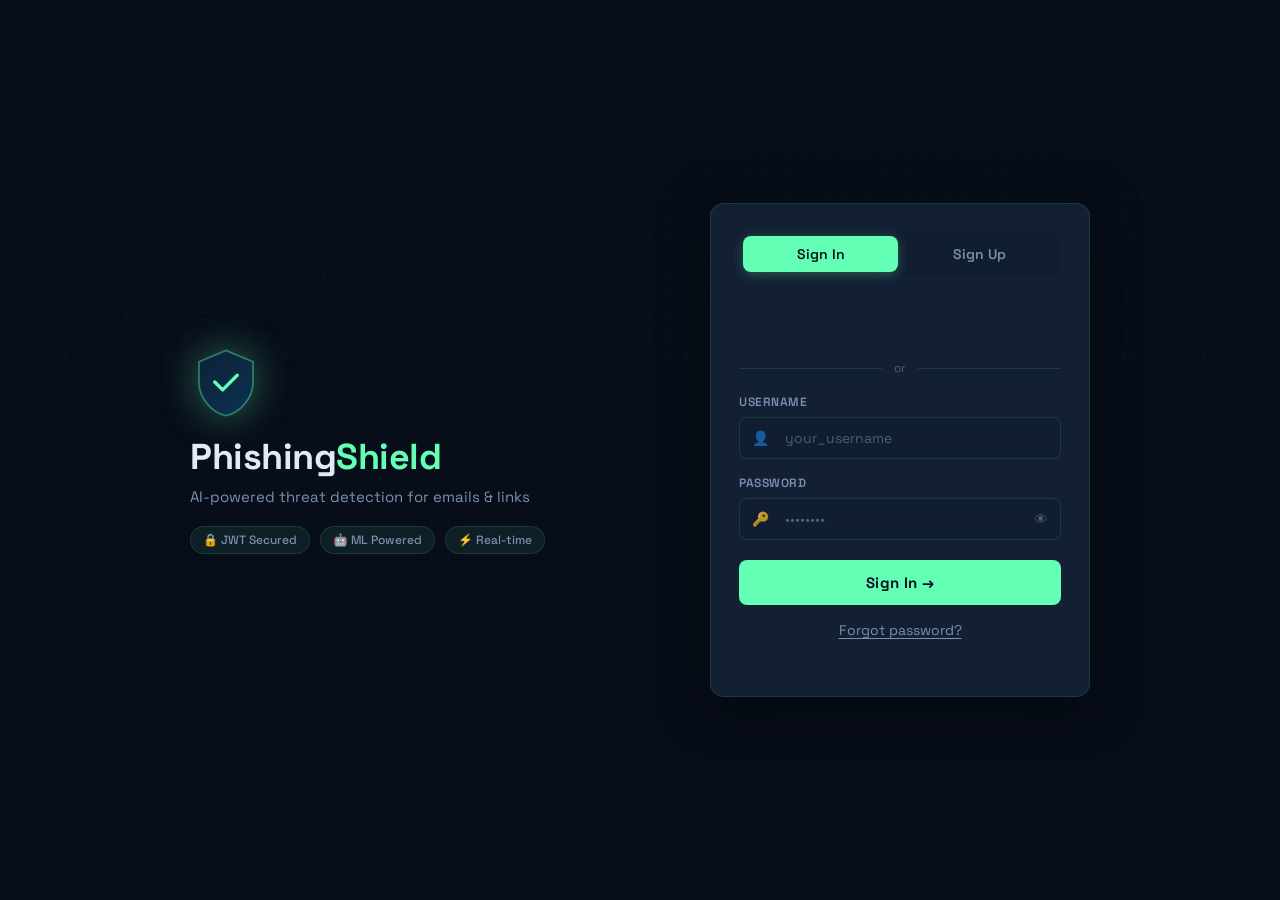
==== frontend/index.html @ 93b512e6 "separate frontend for vercel" ====
<!doctype html>
<html lang="en">
<head>
  <meta charset="utf-8"/>
  <meta name="viewport" content="width=device-width, initial-scale=1"/>
  <title>AI Phishing Shield</title>
  <link rel="preconnect" href="https://fonts.googleapis.com">
  <link href="https://fonts.googleapis.com/css2?family=Space+Grotesk:wght@400;500;600;700;800&family=JetBrains+Mono:wght@400;600&display=swap" rel="stylesheet">
  <link rel="stylesheet" href="/styles.css"/>
  <script src="https://accounts.google.com/gsi/client" async defer></script>
  <script src="https://cdn.jsdelivr.net/npm/chart.js@4.4.0/dist/chart.umd.min.js"></script>
</head>
<body>

<canvas id="matrixCanvas" class="matrix-bg"></canvas>

<!-- ========== AUTH SECTION ========== -->
<div id="authSection" class="auth-section">
  <div class="auth-inner">
    <div class="auth-brand">
      <div class="shield-icon">
        <svg viewBox="0 0 64 64" fill="none" xmlns="http://www.w3.org/2000/svg">
          <path d="M32 4L8 14v18c0 14 10.8 27.1 24 30 13.2-2.9 24-16 24-30V14L32 4z" fill="url(#sg)" stroke="rgba(99,255,180,0.4)" stroke-width="1.5"/>
          <path d="M22 32l7 7 13-13" stroke="#63ffb4" stroke-width="3" stroke-linecap="round" stroke-linejoin="round"/>
          <defs>
            <linearGradient id="sg" x1="8" y1="4" x2="56" y2="64" gradientUnits="userSpaceOnUse">
              <stop stop-color="#0d2137"/>
              <stop offset="1" stop-color="#0a3352"/>
            </linearGradient>
          </defs>
        </svg>
      </div>
      <h1>Phishing<span class="accent">Shield</span></h1>
      <p>AI-powered threat detection for emails &amp; links</p>
      <div class="trust-badges">
        <span>🔒 JWT Secured</span>
        <span>🤖 ML Powered</span>
        <span>⚡ Real-time</span>
      </div>
    </div>

    <div class="auth-box">
      <div class="auth-tabs">
        <button class="tab-btn active" id="tabLogin" onclick="switchTab('login')">Sign In</button>
        <button class="tab-btn" id="tabRegister" onclick="switchTab('register')">Sign Up</button>
      </div>

      <!-- LOGIN -->
      <div id="loginForm" class="auth-form">
        <div id="googleSignInBtn" class="g-btn-container"></div>
        <div class="divider"><span>or</span></div>
        <div class="field">
          <label>Username</label>
          <div class="field-wrap">
            <span class="field-icon">👤</span>
            <input id="loginUser" type="text" placeholder="your_username" autocomplete="username"/>
          </div>
        </div>
        <div class="field">
          <label>Password</label>
          <div class="field-wrap">
            <span class="field-icon">🔑</span>
            <input id="loginPass" type="password" placeholder="••••••••" autocomplete="current-password"/>
            <button class="eye-btn" onclick="togglePass('loginPass',this)" tabindex="-1">👁</button>
          </div>
        </div>
        <button class="btn-cta" onclick="login()">Sign In →</button>
        <div class="auth-links">
          <button class="text-btn" onclick="showForgot()">Forgot password?</button>
        </div>
        <div id="loginMsg" class="msg-area"></div>
      </div>

      <!-- REGISTER -->
      <div id="registerForm" class="auth-form hidden">
        <div id="googleSignUpBtn" class="g-btn-container"></div>
        <div class="divider"><span>or</span></div>
        <div class="field">
          <label>Username</label>
          <div class="field-wrap">
            <span class="field-icon">👤</span>
            <input id="regUser" type="text" placeholder="choose_username"/>
          </div>
        </div>
        <div class="field">
          <label>Email <span class="opt">(optional)</span></label>
          <div class="field-wrap">
            <span class="field-icon">📧</span>
            <input id="regEmail" type="email" placeholder="you@example.com"/>
          </div>
        </div>
        <div class="field">
          <label>Password</label>
          <div class="field-wrap">
            <span class="field-icon">🔒</span>
            <input id="regPass" type="password" placeholder="min. 6 characters" oninput="updateStrength(this.value)"/>
            <button class="eye-btn" onclick="togglePass('regPass',this)" tabindex="-1">👁</button>
          </div>
          <div class="strength-wrap">
            <div class="strength-bar"><div id="strengthFill" class="strength-fill"></div></div>
            <span id="strengthText" class="strength-text"></span>
          </div>
        </div>
        <button class="btn-cta" onclick="register()">Create Account →</button>
        <div id="registerMsg" class="msg-area"></div>
      </div>

      <!-- FORGOT -->
      <div id="forgotForm" class="auth-form hidden">
        <h3 style="margin-bottom:16px">Reset Password</h3>
        <div id="forgotStep1">
          <div class="field">
            <label>Your Username</label>
            <div class="field-wrap">
              <span class="field-icon">👤</span>
              <input id="forgotUser" placeholder="username"/>
            </div>
          </div>
          <button class="btn-cta" onclick="sendReset()">Send Reset Link →</button>
          <div class="auth-links"><button class="text-btn" onclick="switchTab('login')">← Back to login</button></div>
          <div id="forgotMsg" class="msg-area"></div>
        </div>
        <div id="forgotStep2" class="hidden">
          <div class="field">
            <label>New Password</label>
            <div class="field-wrap"><span class="field-icon">🔒</span><input id="newPass" type="password" placeholder="New password"/></div>
          </div>
          <div class="field">
            <label>Confirm Password</label>
            <div class="field-wrap"><span class="field-icon">🔒</span><input id="confirmPass" type="password" placeholder="Confirm password"/></div>
          </div>
          <button class="btn-cta" onclick="resetPassword()">Update Password →</button>
          <div id="resetMsg" class="msg-area"></div>
        </div>
      </div>
    </div>
  </div>
</div>

<!-- ========== MAIN APP ========== -->
<div id="mainApp" class="main-app hidden">

  <!-- SIDEBAR -->
  <aside class="sidebar" id="sidebar">
    <div class="sidebar-brand">
      <div class="sb-icon">🛡️</div>
      <span>PhishingShield</span>
    </div>

    <nav class="sidebar-nav">
      <button class="snav-item active" id="snav-scan" onclick="showSection('scan')">
        <span class="snav-icon">🔍</span><span class="snav-label">Scan</span>
      </button>
      <button class="snav-item" id="snav-history" onclick="showSection('history')">
        <span class="snav-icon">📋</span><span class="snav-label">History</span>
      </button>
      <button class="snav-item" id="snav-stats" onclick="showSection('stats')">
        <span class="snav-icon">📊</span><span class="snav-label">Statistics</span>
      </button>
      <button class="snav-item" id="snav-admin" style="display:none" onclick="showSection('admin')">
        <span class="snav-icon">⚙️</span><span class="snav-label">Admin</span>
      </button>
    </nav>

    <div class="sidebar-user">
      <img id="sidebarAvatar" class="user-avatar" src="https://api.dicebear.com/7.x/bottts/svg?seed=default" alt="avatar"/>
      <div class="user-info">
        <div id="sidebarUsername" class="user-name">User</div>
        <div id="sidebarRole" class="user-role">Member</div>
      </div>
      <button class="logout-btn" onclick="logout()" title="Logout">⏻</button>
    </div>
  </aside>

  <!-- MAIN CONTENT -->
  <main class="app-main">

    <!-- Top Bar -->
    <header class="topbar">
      <button class="menu-btn" onclick="toggleSidebar()">☰</button>
      <div class="topbar-title" id="topbarTitle">Dashboard</div>
      <div class="topbar-right">
        <button class="icon-btn" onclick="toggleTheme()" id="themeBtn" title="Toggle theme">🌙</button>
        <div class="status-dot" id="apiStatus" title="API Status">
          <span class="dot"></span><span class="status-label">API</span>
        </div>
      </div>
    </header>

    <!-- ===== SCAN SECTION ===== -->
    <section id="sectionScan" class="page-section">
      <div class="page-header">
        <div>
          <h2>Threat Scanner</h2>
          <p>Analyze emails, messages, and URLs for phishing threats</p>
        </div>
        <div class="scan-counter-wrap">
          <div class="scan-mini-stat" id="miniStatToday">
            <span class="mstat-val" id="miniTodayVal">0</span>
            <span class="mstat-lbl">Today</span>
          </div>
          <div class="scan-mini-stat phish" id="miniStatPhish">
            <span class="mstat-val" id="miniPhishVal">0</span>
            <span class="mstat-lbl">Detected</span>
          </div>
        </div>
      </div>

      <div class="scan-tabs">
        <button class="scan-tab active" id="stab-text" onclick="switchScanTab('text')">
          <span>📧</span> Email / Text
        </button>
        <button class="scan-tab" id="stab-url" onclick="switchScanTab('url')">
          <span>🔗</span> URL Check
        </button>
        <button class="scan-tab" id="stab-deep" onclick="switchScanTab('deep')">
          <span>🧬</span> Deep Analysis
        </button>
        <button class="scan-tab" id="stab-batch" onclick="switchScanTab('batch')">
          <span>📦</span> Batch Scan
        </button>
      </div>

      <!-- Text Panel -->
      <div id="panel-text" class="scan-panel">
        <div class="scan-input-area">
          <textarea id="textInput" maxlength="2000" placeholder="Paste your suspicious email or SMS here…

Example: 'URGENT: Your PayPal account has been limited. Click here immediately to restore access: http://paypa1-verify.com/login'"
            oninput="updateCharCount(this,'textCount',2000)"></textarea>
          <div class="input-meta">
            <span id="textCount" class="char-count">0 / 2000</span>
            <button class="clear-btn" onclick="clearInput('textInput','textCount',2000)">✕ Clear</button>
          </div>
        </div>
        <div class="quick-examples">
          <span class="ex-label">Quick test:</span>
          <button class="ex-btn danger-ex" onclick="fillExample('text','phish')">🚨 Phishing sample</button>
          <button class="ex-btn safe-ex" onclick="fillExample('text','safe')">✅ Safe sample</button>
        </div>
        <button class="scan-cta" onclick="scanText()">
          <span class="cta-icon">⚡</span> Analyze Now
        </button>
      </div>

      <!-- URL Panel -->
      <div id="panel-url" class="scan-panel hidden">
        <div class="url-box">
          <div class="url-protocol">https://</div>
          <input id="urlInput" type="text" placeholder="suspicious-domain.com/path?query=value" class="url-field"/>
          <button class="url-paste-btn" onclick="pasteFromClipboard()">📋 Paste</button>
        </div>
        <div class="quick-examples">
          <span class="ex-label">Test with:</span>
          <button class="ex-btn danger-ex" onclick="fillExample('url','phish')">🚨 Phishing URL</button>
          <button class="ex-btn safe-ex" onclick="fillExample('url','safe')">✅ Safe URL</button>
        </div>
        <div class="url-tips">
          <div class="tip-item">💡 Paste the full URL including http:// or https://</div>
          <div class="tip-item">💡 Look for misspellings like paypa1 instead of paypal</div>
        </div>
        <button class="scan-cta" onclick="scanUrl()">
          <span class="cta-icon">🔗</span> Scan URL
        </button>
      </div>

      <!-- Deep Panel -->
      <div id="panel-deep" class="scan-panel hidden">
        <div class="scan-input-area">
          <textarea id="deepInput" maxlength="2000" placeholder="Paste content for deep multi-layer analysis…
Extracts entities, detects patterns, analyzes sentiment, and gives detailed security recommendations."
            oninput="updateCharCount(this,'deepCount',2000)"></textarea>
          <div class="input-meta">
            <span id="deepCount" class="char-count">0 / 2000</span>
            <button class="clear-btn" onclick="clearInput('deepInput','deepCount',2000)">✕ Clear</button>
          </div>
        </div>
        <button class="scan-cta purple-cta" onclick="scanDeep()">
          <span class="cta-icon">🧬</span> Deep Analysis
        </button>
      </div>

      <!-- Batch Panel -->
      <div id="panel-batch" class="scan-panel hidden">
        <div class="batch-info">
          <div class="batch-info-icon">📦</div>
          <div>
            <strong>Batch URL Scanner</strong>
            <p>Enter multiple URLs, one per line</p>
          </div>
        </div>
        <textarea id="batchInput" rows="6" placeholder="http://suspicious1.com
http://example.com
http://paypa1-verify.net
https://google.com"></textarea>
        <button class="scan-cta" onclick="scanBatch()">
          <span class="cta-icon">📦</span> Scan All URLs
        </button>
        <div id="batchResults" class="batch-results hidden"></div>
      </div>

      <!-- RESULT AREA -->
      <div id="resultArea" class="result-area hidden"></div>
      <div id="deepResultArea" class="deep-result-area hidden"></div>

      <!-- Loading -->
      <div id="scanLoader" class="scan-loader hidden">
        <div class="loader-ring"><div></div><div></div><div></div><div></div></div>
        <p id="loaderText">Analyzing...</p>
        <div class="loader-steps" id="loaderSteps"></div>
      </div>
    </section>

    <!-- ===== HISTORY SECTION ===== -->
    <section id="sectionHistory" class="page-section hidden">
      <div class="page-header">
        <div>
          <h2>Scan History</h2>
          <p>Your recent detection results</p>
        </div>
        <div class="header-btns">
          <button class="hdr-btn" onclick="exportCSV()">⬇️ CSV</button>
          <button class="hdr-btn" onclick="loadHistory()">🔄 Refresh</button>
        </div>
      </div>

      <div class="filter-bar">
        <div class="search-wrap">
          <span>🔎</span>
          <input id="histSearch" type="text" placeholder="Search content..." oninput="applyFilters()"/>
        </div>
        <select id="fType" onchange="applyFilters()">
          <option value="">All Types</option>
          <option value="text">Text</option>
          <option value="url">URL</option>
        </select>
        <select id="fLabel" onchange="applyFilters()">
          <option value="">All Results</option>
          <option value="phishing">Phishing</option>
          <option value="safe">Safe</option>
        </select>
        <select id="fRisk" onchange="applyFilters()">
          <option value="">All Risk</option>
          <option value="high">🔴 High</option>
          <option value="medium">🟡 Medium</option>
          <option value="low">🟢 Low</option>
        </select>
      </div>

      <div id="historyContainer" class="history-container">
        <div class="empty-state">
          <div class="es-icon">📭</div>
          <h3>No scans yet</h3>
          <p>Start scanning emails or URLs to see your history here</p>
          <button class="btn-cta" style="margin-top:16px;width:auto;padding:10px 24px" onclick="showSection('scan')">Start Scanning →</button>
        </div>
      </div>
    </section>

    <!-- ===== STATS SECTION ===== -->
    <section id="sectionStats" class="page-section hidden">
      <div class="page-header">
        <div>
          <h2>Statistics</h2>
          <p>Your scanning activity overview</p>
        </div>
        <button class="hdr-btn" onclick="loadStats()">🔄 Refresh</button>
      </div>

      <div class="kpi-grid">
        <div class="kpi-card">
          <div class="kpi-icon">📊</div>
          <div class="kpi-body">
            <div class="kpi-val" id="kpiTotal">—</div>
            <div class="kpi-lbl">Total Scans</div>
          </div>
          <div class="kpi-trend up" id="kpiTotalTrend"></div>
        </div>
        <div class="kpi-card red">
          <div class="kpi-icon">🚨</div>
          <div class="kpi-body">
            <div class="kpi-val" id="kpiPhishing">—</div>
            <div class="kpi-lbl">Phishing Found</div>
          </div>
        </div>
        <div class="kpi-card green">
          <div class="kpi-icon">✅</div>
          <div class="kpi-body">
            <div class="kpi-val" id="kpiSafe">—</div>
            <div class="kpi-lbl">Safe Scans</div>
          </div>
        </div>
        <div class="kpi-card amber">
          <div class="kpi-icon">📈</div>
          <div class="kpi-body">
            <div class="kpi-val" id="kpiRate">—</div>
            <div class="kpi-lbl">Detection Rate</div>
          </div>
        </div>
      </div>

      <div class="charts-row">
        <div class="chart-box">
          <div class="chart-header">
            <h4>Results Distribution</h4>
            <select id="chartPeriod" onchange="loadStats()">
              <option value="all">All time</option>
            </select>
          </div>
          <div class="chart-wrap"><canvas id="chartDoughnut"></canvas></div>
        </div>
        <div class="chart-box">
          <div class="chart-header"><h4>Risk Breakdown</h4></div>
          <div class="chart-wrap"><canvas id="chartBar"></canvas></div>
        </div>
      </div>

      <div class="chart-box full-width" style="margin-top:16px">
        <div class="chart-header"><h4>Scan Types</h4></div>
        <div class="chart-wrap" style="height:200px"><canvas id="chartTypes"></canvas></div>
      </div>
    </section>

    <!-- ===== ADMIN SECTION ===== -->
    <section id="sectionAdmin" class="page-section hidden">
      <div class="page-header">
        <div><h2>Admin Dashboard</h2><p>System-wide statistics</p></div>
        <button class="hdr-btn" onclick="loadAdminData()">🔄 Refresh</button>
      </div>
      <div class="kpi-grid">
        <div class="kpi-card">
          <div class="kpi-icon">👥</div>
          <div class="kpi-body"><div class="kpi-val" id="admUsers">—</div><div class="kpi-lbl">Total Users</div></div>
        </div>
        <div class="kpi-card">
          <div class="kpi-icon">🔍</div>
          <div class="kpi-body"><div class="kpi-val" id="admScans">—</div><div class="kpi-lbl">Total Scans</div></div>
        </div>
        <div class="kpi-card red">
          <div class="kpi-icon">🚨</div>
          <div class="kpi-body"><div class="kpi-val" id="admPhish">—</div><div class="kpi-lbl">Phishing Detected</div></div>
        </div>
        <div class="kpi-card green">
          <div class="kpi-icon">💪</div>
          <div class="kpi-body"><div class="kpi-val" id="admProtect">—</div><div class="kpi-lbl">Protection Rate</div></div>
        </div>
      </div>
      <h3 style="margin:24px 0 12px">Recent Activity</h3>
      <div id="adminActivity" class="history-container"></div>
    </section>

  </main>
</div>

<!-- TOAST -->
<div id="toastContainer" class="toast-container"></div>

<script src="/script.js"></script>
</body>
</html>
---- styles.css ----
/* ==================================================
   AI Phishing Shield — Cybersecurity Dark Theme
   ================================================== */

:root {
  --bg:        #080e1a;
  --bg2:       #0d1626;
  --bg3:       #111d30;
  --surface:   #131f33;
  --surface2:  #1a2840;
  --border:    rgba(99,255,180,0.12);
  --border2:   rgba(99,255,180,0.06);
  --text:      #e2eaf6;
  --text2:     #7a90b0;
  --text3:     #4a5f7a;
  --accent:    #63ffb4;
  --accent2:   #3ddba0;
  --accent-bg: rgba(99,255,180,0.08);
  --red:       #ff5b5b;
  --red-bg:    rgba(255,91,91,0.1);
  --amber:     #ffb545;
  --amber-bg:  rgba(255,181,69,0.1);
  --green:     #40e88a;
  --green-bg:  rgba(64,232,138,0.1);
  --blue:      #4da6ff;
  --blue-bg:   rgba(77,166,255,0.1);
  --purple:    #b57aff;
  --purple-bg: rgba(181,122,255,0.1);
  --shadow:    0 4px 24px rgba(0,0,0,0.5);
  --shadow-lg: 0 8px 48px rgba(0,0,0,0.6);
  --radius:    14px;
  --radius-sm: 8px;
  --sidebar-w: 220px;
  --font: 'Space Grotesk', sans-serif;
  --mono: 'JetBrains Mono', monospace;
}

body.light {
  --bg:        #f0f4ff;
  --bg2:       #e8eef8;
  --bg3:       #dfe6f5;
  --surface:   #ffffff;
  --surface2:  #f5f8ff;
  --border:    rgba(79,70,229,0.15);
  --border2:   rgba(79,70,229,0.07);
  --text:      #1a2440;
  --text2:     #5a6a88;
  --text3:     #8a9ab8;
  --accent:    #4f46e5;
  --accent2:   #3730a3;
  --accent-bg: rgba(79,70,229,0.08);
  --red:       #ef4444;
  --red-bg:    rgba(239,68,68,0.08);
  --amber:     #d97706;
  --amber-bg:  rgba(217,119,6,0.08);
  --green:     #10b981;
  --green-bg:  rgba(16,185,129,0.08);
  --shadow:    0 4px 24px rgba(0,0,0,0.08);
}

*,*::before,*::after { box-sizing:border-box; margin:0; padding:0; }

html { scroll-behavior:smooth; }

body {
  font-family: var(--font);
  background: var(--bg);
  color: var(--text);
  min-height: 100vh;
  transition: background 0.3s, color 0.3s;
  overflow-x: hidden;
}

/* ---- MATRIX BACKGROUND ---- */
.matrix-bg {
  position:fixed; inset:0; z-index:0; pointer-events:none; opacity:0.025;
}

/* ==========================================
   AUTH
   ========================================== */
.auth-section {
  min-height:100vh;
  display:flex; align-items:center; justify-content:center;
  padding:24px;
  position:relative; z-index:1;
}

.auth-inner {
  display:flex; gap:60px; align-items:center;
  max-width:900px; width:100%;
}

.auth-brand {
  flex:1; min-width:0;
}

.shield-icon {
  width:72px; height:72px; margin-bottom:20px;
  filter: drop-shadow(0 0 20px rgba(99,255,180,0.4));
  animation: float 4s ease-in-out infinite;
}

.auth-brand h1 {
  font-size:36px; font-weight:800; line-height:1.1;
  margin-bottom:10px; letter-spacing:-0.5px;
}
.auth-brand h1 .accent { color:var(--accent); }
.auth-brand p { color:var(--text2); font-size:15px; margin-bottom:20px; }

.trust-badges {
  display:flex; gap:10px; flex-wrap:wrap;
}
.trust-badges span {
  padding:5px 12px; border-radius:999px;
  border:1px solid var(--border); color:var(--text2);
  font-size:12px; font-weight:500;
  background: var(--accent-bg);
}

.auth-box {
  width:380px; flex-shrink:0;
  background:var(--surface);
  border:1px solid var(--border);
  border-radius:var(--radius);
  padding:28px;
  box-shadow: var(--shadow-lg), 0 0 60px rgba(99,255,180,0.04);
}

/* Tabs */
.auth-tabs {
  display:flex; gap:4px; padding:4px;
  background:var(--bg3); border-radius:10px;
  margin-bottom:24px;
}
.tab-btn {
  flex:1; padding:9px; border:none; border-radius:8px;
  background:transparent; color:var(--text2); cursor:pointer;
  font:600 14px var(--font); transition:all 0.2s;
}
.tab-btn.active {
  background:var(--accent); color:#081220;
  box-shadow:0 2px 12px rgba(99,255,180,0.3);
}

/* Forms */
.auth-form { display:flex; flex-direction:column; gap:0; }

.g-btn-container {
  display:flex; justify-content:center; margin-bottom:16px; min-height:44px;
}

.divider {
  display:flex; align-items:center; gap:12px;
  color:var(--text3); font-size:12px; margin:0 0 18px;
}
.divider::before,.divider::after { content:''; flex:1; height:1px; background:var(--border); }

.field { margin-bottom:16px; }
.field label {
  display:block; font-size:12px; font-weight:600; letter-spacing:0.5px;
  text-transform:uppercase; color:var(--text2); margin-bottom:7px;
}
.field label .opt { text-transform:none; font-weight:400; color:var(--text3); }

.field-wrap {
  display:flex; align-items:center;
  border:1.5px solid var(--border);
  border-radius:var(--radius-sm); overflow:hidden;
  background:var(--bg3);
  transition:border 0.2s, box-shadow 0.2s;
}
.field-wrap:focus-within {
  border-color:var(--accent);
  box-shadow:0 0 0 3px rgba(99,255,180,0.1);
}
.field-icon {
  padding:0 12px; font-size:14px; flex-shrink:0; opacity:0.7;
}
.field-wrap input {
  flex:1; padding:11px 4px; border:none; background:transparent;
  color:var(--text); font:14px var(--font); outline:none;
}
.field-wrap input::placeholder { color:var(--text3); }
.eye-btn {
  background:none; border:none; cursor:pointer;
  padding:0 12px; color:var(--text3); font-size:14px;
  transition:color 0.2s;
}
.eye-btn:hover { color:var(--accent); }

/* Strength bar */
.strength-wrap { display:flex; align-items:center; gap:10px; margin-top:8px; }
.strength-bar { flex:1; height:4px; background:var(--border); border-radius:4px; overflow:hidden; }
.strength-fill { height:100%; border-radius:4px; width:0; transition:width 0.4s, background 0.4s; }
.strength-text { font-size:12px; color:var(--text2); width:60px; text-align:right; }

.btn-cta {
  width:100%; padding:13px; margin-top:4px;
  background:var(--accent); color:#081220;
  border:none; border-radius:var(--radius-sm);
  font:700 15px var(--font); cursor:pointer;
  transition:all 0.2s; letter-spacing:0.3px;
}
.btn-cta:hover {
  background:var(--accent2); transform:translateY(-1px);
  box-shadow:0 4px 20px rgba(99,255,180,0.35);
}
.btn-cta:active { transform:translateY(0); }

.auth-links { text-align:center; margin-top:14px; }
.text-btn {
  background:none; border:none; cursor:pointer;
  color:var(--text2); font:14px var(--font);
  text-decoration:underline; text-underline-offset:3px;
  transition:color 0.2s;
}
.text-btn:hover { color:var(--accent); }

.msg-area {
  margin-top:12px; font-size:13px; min-height:16px; border-radius:6px;
  padding:0; transition:all 0.2s;
}
.msg-area.err { padding:9px 12px; background:var(--red-bg); color:var(--red); }
.msg-area.ok  { padding:9px 12px; background:var(--green-bg); color:var(--green); }

/* ==========================================
   MAIN APP LAYOUT
   ========================================== */
.main-app {
  display:flex; min-height:100vh; position:relative; z-index:1;
}

/* ---- SIDEBAR ---- */
.sidebar {
  width:var(--sidebar-w);
  background:var(--surface);
  border-right:1px solid var(--border);
  display:flex; flex-direction:column;
  position:fixed; inset-block:0; left:0;
  z-index:200;
  transition:transform 0.3s;
}

.sidebar-brand {
  display:flex; align-items:center; gap:10px;
  padding:20px 18px 18px;
  border-bottom:1px solid var(--border);
  font-weight:700; font-size:15px; color:var(--accent);
}
.sb-icon { font-size:22px; }

.sidebar-nav {
  flex:1; padding:12px 10px; display:flex; flex-direction:column; gap:4px;
}
.snav-item {
  display:flex; align-items:center; gap:12px;
  padding:11px 14px; border:none; border-radius:10px;
  background:transparent; color:var(--text2);
  font:600 14px var(--font); cursor:pointer; text-align:left;
  transition:all 0.2s;
}
.snav-item:hover { background:var(--accent-bg); color:var(--text); }
.snav-item.active { background:var(--accent-bg); color:var(--accent); }
.snav-item.active .snav-icon { filter:none; }
.snav-icon { font-size:18px; flex-shrink:0; }

.sidebar-user {
  padding:14px; border-top:1px solid var(--border);
  display:flex; align-items:center; gap:10px;
}
.user-avatar {
  width:36px; height:36px; border-radius:50%;
  border:2px solid var(--border); object-fit:cover; flex-shrink:0;
}
.user-info { flex:1; min-width:0; }
.user-name { font-weight:700; font-size:13px; white-space:nowrap; overflow:hidden; text-overflow:ellipsis; }
.user-role { font-size:11px; color:var(--text3); }
.logout-btn {
  background:none; border:none; cursor:pointer;
  color:var(--text3); font-size:18px; padding:4px;
  transition:color 0.2s; border-radius:6px;
}
.logout-btn:hover { color:var(--red); background:var(--red-bg); }

/* ---- MAIN CONTENT ---- */
.app-main {
  flex:1; margin-left:var(--sidebar-w);
  display:flex; flex-direction:column;
  min-height:100vh;
}

/* Top Bar */
.topbar {
  height:60px; background:var(--surface);
  border-bottom:1px solid var(--border);
  display:flex; align-items:center; gap:14px;
  padding:0 24px; position:sticky; top:0; z-index:100;
}
.menu-btn {
  background:none; border:none; color:var(--text2); cursor:pointer;
  font-size:20px; padding:4px 8px; border-radius:6px;
  display:none; /* shown on mobile */
  transition:color 0.2s;
}
.menu-btn:hover { color:var(--accent); }
.topbar-title { font-weight:700; font-size:16px; flex:1; }
.topbar-right { display:flex; align-items:center; gap:14px; }
.icon-btn {
  background:none; border:none; cursor:pointer;
  color:var(--text2); font-size:18px; padding:6px;
  border-radius:8px; transition:all 0.2s;
}
.icon-btn:hover { color:var(--accent); background:var(--accent-bg); }

.status-dot {
  display:flex; align-items:center; gap:6px;
  font-size:12px; color:var(--text3); font-weight:600;
}
.dot {
  width:8px; height:8px; border-radius:50%;
  background:var(--text3); transition:background 0.3s;
  box-shadow:0 0 0 2px transparent;
}
.dot.online { background:var(--green); box-shadow:0 0 8px var(--green); animation:pulse-dot 2s infinite; }
.dot.offline { background:var(--red); }

/* ==========================================
   PAGE SECTIONS
   ========================================== */
.page-section {
  padding:28px 24px 48px;
  flex:1;
  animation:fadeUp 0.35s ease;
}

.page-header {
  display:flex; align-items:flex-start; justify-content:space-between;
  margin-bottom:24px; gap:16px; flex-wrap:wrap;
}
.page-header h2 { font-size:22px; font-weight:800; letter-spacing:-0.3px; }
.page-header p { color:var(--text2); font-size:14px; margin-top:4px; }

.header-btns { display:flex; gap:8px; }
.hdr-btn {
  padding:8px 16px; border:1px solid var(--border);
  border-radius:var(--radius-sm); background:var(--surface2);
  color:var(--text2); font:600 13px var(--font); cursor:pointer;
  transition:all 0.2s;
}
.hdr-btn:hover { border-color:var(--accent); color:var(--accent); }

/* Mini stats in scan header */
.scan-counter-wrap { display:flex; gap:10px; }
.scan-mini-stat {
  text-align:center; padding:10px 18px;
  background:var(--surface2); border:1px solid var(--border);
  border-radius:var(--radius-sm);
}
.scan-mini-stat.phish { border-color:rgba(255,91,91,0.25); background:var(--red-bg); }
.mstat-val { display:block; font-size:22px; font-weight:800; color:var(--accent); }
.scan-mini-stat.phish .mstat-val { color:var(--red); }
.mstat-lbl { font-size:11px; color:var(--text3); font-weight:600; letter-spacing:0.5px; text-transform:uppercase; }

/* ---- SCAN TABS ---- */
.scan-tabs {
  display:flex; gap:6px; margin-bottom:18px;
  overflow-x:auto; scrollbar-width:none;
}
.scan-tab {
  display:flex; align-items:center; gap:6px;
  padding:9px 18px; border:1.5px solid var(--border);
  border-radius:var(--radius-sm); background:var(--surface);
  color:var(--text2); font:600 13px var(--font); cursor:pointer;
  white-space:nowrap; transition:all 0.2s;
}
.scan-tab:hover { border-color:var(--accent); color:var(--text); }
.scan-tab.active { border-color:var(--accent); background:var(--accent-bg); color:var(--accent); }

/* ---- SCAN PANELS ---- */
.scan-panel {
  background:var(--surface);
  border:1px solid var(--border);
  border-radius:var(--radius);
  padding:20px;
  box-shadow:var(--shadow);
}

.scan-input-area {
  border:1.5px solid var(--border);
  border-radius:var(--radius-sm); overflow:hidden;
  background:var(--bg3); transition:border 0.2s;
}
.scan-input-area:focus-within { border-color:var(--accent); }

.scan-input-area textarea {
  width:100%; min-height:130px; padding:14px;
  border:none; background:transparent; resize:vertical;
  color:var(--text); font:14px var(--font); outline:none;
  line-height:1.6;
}
.scan-input-area textarea::placeholder { color:var(--text3); }
.input-meta {
  display:flex; justify-content:space-between; align-items:center;
  padding:8px 14px; border-top:1px solid var(--border2);
  background:var(--bg2);
}
.char-count { font:12px var(--mono); color:var(--text3); }
.clear-btn {
  background:none; border:none; cursor:pointer;
  color:var(--text3); font-size:12px; padding:2px 8px;
  border-radius:4px; transition:all 0.2s;
}
.clear-btn:hover { color:var(--red); background:var(--red-bg); }

.quick-examples {
  display:flex; align-items:center; gap:8px;
  margin:12px 0; flex-wrap:wrap;
}
.ex-label { font-size:12px; color:var(--text3); font-weight:600; text-transform:uppercase; letter-spacing:0.5px; }
.ex-btn {
  padding:5px 14px; border-radius:999px; cursor:pointer;
  font:600 12px var(--font); border:1px solid; transition:all 0.2s;
}
.danger-ex { border-color:rgba(255,91,91,0.3); color:var(--red); background:var(--red-bg); }
.danger-ex:hover { background:var(--red); color:#fff; }
.safe-ex { border-color:rgba(64,232,138,0.3); color:var(--green); background:var(--green-bg); }
.safe-ex:hover { background:var(--green); color:#081220; }

.scan-cta {
  width:100%; margin-top:16px; padding:14px;
  background:var(--accent); color:#081220;
  border:none; border-radius:var(--radius-sm);
  font:700 15px var(--font); cursor:pointer; letter-spacing:0.3px;
  display:flex; align-items:center; justify-content:center; gap:8px;
  transition:all 0.2s;
}
.scan-cta:hover {
  background:var(--accent2); transform:translateY(-1px);
  box-shadow:0 4px 20px rgba(99,255,180,0.3);
}
.purple-cta { background:var(--purple); color:#fff; }
.purple-cta:hover { box-shadow:0 4px 20px rgba(181,122,255,0.3); background:#a068f0; }
.cta-icon { font-size:16px; }

/* URL input */
.url-box {
  display:flex; align-items:center; gap:0;
  border:1.5px solid var(--border); border-radius:var(--radius-sm);
  background:var(--bg3); overflow:hidden; margin-bottom:12px;
  transition:border 0.2s;
}
.url-box:focus-within { border-color:var(--accent); }
.url-protocol {
  padding:12px 10px; background:var(--bg2);
  border-right:1px solid var(--border); font:600 12px var(--mono);
  color:var(--text3); flex-shrink:0;
}
.url-field {
  flex:1; padding:12px; background:transparent;
  border:none; color:var(--text); font:14px var(--mono); outline:none;
}
.url-field::placeholder { color:var(--text3); font-family:var(--font); }
.url-paste-btn {
  padding:0 14px; background:var(--surface2); border:none;
  border-left:1px solid var(--border); color:var(--text2);
  font:600 12px var(--font); cursor:pointer; height:100%;
  transition:all 0.2s; white-space:nowrap;
}
.url-paste-btn:hover { color:var(--accent); }

.url-tips { margin:12px 0; display:flex; flex-direction:column; gap:6px; }
.tip-item { font-size:12px; color:var(--text3); display:flex; align-items:center; gap:6px; }

/* Batch */
.batch-info {
  display:flex; align-items:center; gap:14px; padding:14px;
  background:var(--blue-bg); border:1px solid rgba(77,166,255,0.2);
  border-radius:var(--radius-sm); margin-bottom:14px;
  color:var(--blue);
}
.batch-info-icon { font-size:24px; }
.batch-info strong { display:block; font-size:14px; }
.batch-info p { font-size:12px; color:var(--text2); margin-top:2px; }
#batchInput {
  width:100%; padding:12px 14px;
  background:var(--bg3); border:1.5px solid var(--border);
  border-radius:var(--radius-sm); color:var(--text);
  font:13px var(--mono); resize:vertical; outline:none;
  transition:border 0.2s;
}
#batchInput:focus { border-color:var(--accent); }

.batch-results { margin-top:16px; display:flex; flex-direction:column; gap:8px; }
.batch-row {
  display:flex; align-items:center; gap:12px; padding:10px 14px;
  background:var(--bg3); border:1px solid var(--border);
  border-radius:var(--radius-sm); font-size:13px;
}
.batch-row.phishing { border-color:rgba(255,91,91,0.3); }
.batch-row.safe { border-color:rgba(64,232,138,0.2); }
.batch-url { flex:1; font-family:var(--mono); color:var(--text2); font-size:12px; word-break:break-all; }

/* ---- LOADER ---- */
.scan-loader {
  display:flex; flex-direction:column; align-items:center; gap:14px;
  padding:40px 20px; text-align:center;
}
.loader-ring {
  width:52px; height:52px; position:relative;
}
.loader-ring div {
  position:absolute; inset:0; border-radius:50%;
  border:3px solid transparent;
  animation:ring-spin 1.2s cubic-bezier(0.5,0,0.5,1) infinite;
}
.loader-ring div:nth-child(1) { border-top-color:var(--accent); animation-delay:-0.45s; }
.loader-ring div:nth-child(2) { border-top-color:rgba(99,255,180,0.5); animation-delay:-0.3s; }
.loader-ring div:nth-child(3) { border-top-color:rgba(99,255,180,0.25); animation-delay:-0.15s; }
.loader-ring div:nth-child(4) { border-top-color:rgba(99,255,180,0.1); }
#loaderText { font-weight:600; color:var(--text2); }
.loader-steps { display:flex; flex-direction:column; gap:4px; font-size:12px; color:var(--text3); font-family:var(--mono); }

/* ==========================================
   RESULT DISPLAY
   ========================================== */
.result-area {
  margin-top:18px;
  border-radius:var(--radius);
  border:1px solid var(--border);
  overflow:hidden;
  animation:fadeUp 0.4s ease;
}

.result-hero {
  padding:20px 22px;
  display:flex; align-items:center; gap:16px;
}
.result-hero.danger-hero { background:linear-gradient(135deg, #1f0b0b 0%, #200a0a 100%); border-bottom:1px solid rgba(255,91,91,0.2); }
.result-hero.safe-hero   { background:linear-gradient(135deg, #071a10 0%, #081c12 100%); border-bottom:1px solid rgba(64,232,138,0.15); }

.result-big { font-size:48px; line-height:1; flex-shrink:0; }
.result-verdict { font-size:24px; font-weight:800; letter-spacing:-0.3px; }
.result-hero.danger-hero .result-verdict { color:var(--red); }
.result-hero.safe-hero   .result-verdict { color:var(--green); }
.result-sub { font-size:13px; color:var(--text2); margin-top:3px; }

.result-body { padding:18px 22px; background:var(--surface); }

.confidence-row {
  display:flex; align-items:center; gap:14px; margin-bottom:16px;
}
.conf-label { font-size:13px; color:var(--text2); font-weight:600; flex-shrink:0; }
.conf-bar { flex:1; height:8px; background:var(--border); border-radius:999px; overflow:hidden; }
.conf-fill { height:100%; border-radius:999px; transition:width 0.9s cubic-bezier(0.4,0,0.2,1); }
.fill-danger { background:linear-gradient(90deg, #ff5b5b, #ff8c00); }
.fill-safe   { background:linear-gradient(90deg, #40e88a, #63ffb4); }
.conf-pct { font:700 14px var(--mono); flex-shrink:0; width:48px; text-align:right; }

.risk-chip {
  display:inline-flex; align-items:center; gap:6px;
  padding:5px 14px; border-radius:999px;
  font-size:13px; font-weight:700; margin-bottom:16px;
}
.risk-chip.high   { background:var(--red-bg);   color:var(--red);   border:1px solid rgba(255,91,91,0.3); }
.risk-chip.medium { background:var(--amber-bg); color:var(--amber); border:1px solid rgba(255,181,69,0.3); }
.risk-chip.low    { background:var(--green-bg); color:var(--green); border:1px solid rgba(64,232,138,0.3); }

.recs-title {
  font-size:11px; font-weight:700; letter-spacing:0.8px;
  text-transform:uppercase; color:var(--text3); margin-bottom:10px;
}
.rec-list { display:flex; flex-direction:column; gap:0; }
.rec-item {
  padding:8px 0; border-bottom:1px solid var(--border2);
  font-size:13px; color:var(--text2); display:flex; align-items:flex-start; gap:8px;
}
.rec-item:last-child { border:none; }

/* ---- DEEP RESULT ---- */
.deep-result-area {
  margin-top:18px; display:flex; flex-direction:column; gap:12px;
  animation:fadeUp 0.4s ease;
}
.dr-card {
  background:var(--surface); border:1px solid var(--border);
  border-radius:var(--radius); padding:16px 18px;
}
.dr-card-title {
  font-size:11px; font-weight:700; letter-spacing:0.8px;
  text-transform:uppercase; color:var(--text3); margin-bottom:12px;
}
.dr-grid2 { display:grid; grid-template-columns:1fr 1fr; gap:12px; }

.entity-chip {
  display:inline-flex; align-items:center; gap:5px;
  padding:4px 10px; margin:3px; border-radius:6px;
  font-size:12px; font-weight:600; font-family:var(--mono);
}
.entity-chip.url    { background:var(--red-bg);    color:var(--red);    border:1px solid rgba(255,91,91,0.25); }
.entity-chip.email  { background:var(--amber-bg);  color:var(--amber);  border:1px solid rgba(255,181,69,0.25); }
.entity-chip.phone  { background:var(--blue-bg);   color:var(--blue);   border:1px solid rgba(77,166,255,0.25); }

.pattern-row {
  display:flex; justify-content:space-between; align-items:center;
  padding:7px 0; border-bottom:1px solid var(--border2);
  font-size:13px;
}
.pattern-row:last-child { border:none; }
.conf-badge {
  padding:2px 8px; border-radius:999px;
  background:var(--accent-bg); color:var(--accent);
  font:600 11px var(--mono);
}

.sentiment-block {
  display:flex; flex-direction:column; align-items:center;
  gap:6px; padding:10px;
}
.sent-emoji { font-size:32px; }
.sent-label { font-weight:700; font-size:15px; text-transform:capitalize; }
.sent-meta  { font-size:12px; color:var(--text3); }

/* ==========================================
   HISTORY
   ========================================== */
.filter-bar {
  display:flex; gap:10px; margin-bottom:16px; flex-wrap:wrap;
}
.search-wrap {
  flex:1; min-width:180px;
  display:flex; align-items:center; gap:8px;
  border:1.5px solid var(--border); border-radius:var(--radius-sm);
  background:var(--surface2); padding:0 12px;
  transition:border 0.2s;
}
.search-wrap:focus-within { border-color:var(--accent); }
.search-wrap input {
  flex:1; border:none; background:transparent;
  color:var(--text); font:14px var(--font); padding:10px 0; outline:none;
}
.filter-bar select {
  padding:10px 12px; border:1.5px solid var(--border);
  border-radius:var(--radius-sm); background:var(--surface2);
  color:var(--text); font:13px var(--font); cursor:pointer;
  transition:border 0.2s; outline:none;
}
.filter-bar select:focus { border-color:var(--accent); }

.history-container { display:flex; flex-direction:column; gap:10px; }

.hist-item {
  background:var(--surface);
  border:1px solid var(--border);
  border-radius:var(--radius-sm);
  padding:14px 16px;
  transition:all 0.2s; animation:fadeUp 0.3s ease;
}
.hist-item:hover { border-color:var(--accent); transform:translateX(3px); }
.hist-item.phishing { border-left:3px solid var(--red); }
.hist-item.safe     { border-left:3px solid var(--green); }

.hist-top {
  display:flex; align-items:center; justify-content:space-between;
  flex-wrap:wrap; gap:8px; margin-bottom:8px;
}
.hist-chips { display:flex; gap:6px; flex-wrap:wrap; }
.chip {
  padding:3px 10px; border-radius:999px;
  font-size:11px; font-weight:700; letter-spacing:0.3px;
}
.chip.phishing { background:var(--red-bg);   color:var(--red);   }
.chip.safe     { background:var(--green-bg); color:var(--green); }
.chip.text     { background:var(--blue-bg);  color:var(--blue);  }
.chip.url      { background:var(--amber-bg); color:var(--amber); }
.chip.high     { background:var(--red-bg);   color:var(--red);   }
.chip.medium   { background:var(--amber-bg); color:var(--amber); }
.chip.low      { background:var(--green-bg); color:var(--green); }
.hist-time { font-size:11px; color:var(--text3); font-family:var(--mono); }
.hist-content { font-size:13px; color:var(--text2); word-break:break-all; line-height:1.4; }
.hist-score { font:600 12px var(--mono); color:var(--text3); margin-top:6px; }

.empty-state {
  text-align:center; padding:60px 20px;
  background:var(--surface); border:1.5px dashed var(--border);
  border-radius:var(--radius);
}
.es-icon { font-size:48px; margin-bottom:14px; opacity:0.6; }
.empty-state h3 { font-size:18px; margin-bottom:6px; }
.empty-state p  { color:var(--text2); font-size:14px; }

/* ==========================================
   STATISTICS
   ========================================== */
.kpi-grid {
  display:grid; grid-template-columns:repeat(4,1fr);
  gap:14px; margin-bottom:20px;
}
.kpi-card {
  background:var(--surface); border:1px solid var(--border);
  border-radius:var(--radius); padding:18px;
  display:flex; align-items:center; gap:14px;
  transition:all 0.2s;
}
.kpi-card:hover { transform:translateY(-2px); box-shadow:var(--shadow); }
.kpi-card.red    { border-top:3px solid var(--red);   }
.kpi-card.green  { border-top:3px solid var(--green); }
.kpi-card.amber  { border-top:3px solid var(--amber); }
.kpi-icon { font-size:28px; }
.kpi-val  { font-size:28px; font-weight:800; color:var(--accent); letter-spacing:-0.5px; }
.kpi-card.red   .kpi-val { color:var(--red);   }
.kpi-card.green .kpi-val { color:var(--green); }
.kpi-card.amber .kpi-val { color:var(--amber); }
.kpi-lbl  { font-size:12px; color:var(--text2); font-weight:600; margin-top:2px; }

.charts-row { display:grid; grid-template-columns:1fr 1fr; gap:16px; }
.chart-box {
  background:var(--surface); border:1px solid var(--border);
  border-radius:var(--radius); padding:18px;
}
.chart-box.full-width { grid-column:1/-1; }
.chart-header {
  display:flex; align-items:center; justify-content:space-between;
  margin-bottom:14px;
}
.chart-header h4 { font-size:14px; font-weight:700; color:var(--text2); }
.chart-header select {
  background:var(--bg3); border:1px solid var(--border);
  color:var(--text2); border-radius:6px; padding:4px 8px;
  font-size:12px; cursor:pointer;
}
.chart-wrap { position:relative; height:220px; }

/* ==========================================
   TOAST NOTIFICATIONS
   ========================================== */
.toast-container {
  position:fixed; bottom:24px; right:24px; z-index:9999;
  display:flex; flex-direction:column; gap:10px;
}
.toast {
  min-width:260px; max-width:360px;
  padding:14px 18px; border-radius:var(--radius-sm);
  font:600 14px var(--font);
  display:flex; align-items:center; gap:10px;
  box-shadow:var(--shadow-lg);
  animation:toast-in 0.35s cubic-bezier(0.4,0,0.2,1);
  backdrop-filter:blur(10px);
}
.toast.success { background:rgba(7,24,14,0.95); border:1px solid rgba(64,232,138,0.3); color:var(--green); }
.toast.error   { background:rgba(24,7,7,0.95);  border:1px solid rgba(255,91,91,0.3);  color:var(--red);   }
.toast.warn    { background:rgba(24,14,4,0.95);  border:1px solid rgba(255,181,69,0.3); color:var(--amber); }
.toast.info    { background:rgba(4,12,24,0.95);  border:1px solid rgba(77,166,255,0.3); color:var(--blue);  }
.toast-close {
  margin-left:auto; background:none; border:none; cursor:pointer;
  color:inherit; opacity:0.7; font-size:16px;
}

/* ==========================================
   ANIMATIONS
   ========================================== */
@keyframes fadeUp {
  from { opacity:0; transform:translateY(12px); }
  to   { opacity:1; transform:translateY(0); }
}
@keyframes float {
  0%,100% { transform:translateY(0); }
  50%     { transform:translateY(-10px); }
}
@keyframes ring-spin {
  to { transform:rotate(360deg); }
}
@keyframes pulse-dot {
  0%,100% { box-shadow:0 0 8px var(--green); }
  50%     { box-shadow:0 0 16px var(--green), 0 0 24px rgba(64,232,138,0.3); }
}
@keyframes toast-in {
  from { opacity:0; transform:translateX(30px); }
  to   { opacity:1; transform:translateX(0); }
}

.hidden { display:none !important; }

/* ==========================================
   RESPONSIVE
   ========================================== */
@media (max-width: 900px) {
  .auth-brand { display:none; }
  .auth-inner { justify-content:center; }
  .auth-box   { width:100%; max-width:420px; }
  .kpi-grid   { grid-template-columns:repeat(2,1fr); }
  .charts-row { grid-template-columns:1fr; }
  .dr-grid2   { grid-template-columns:1fr; }
}

@media (max-width: 768px) {
  .sidebar {
    transform:translateX(-100%);
    box-shadow:var(--shadow-lg);
  }
  .sidebar.open { transform:translateX(0); }
  .app-main { margin-left:0; }
  .menu-btn { display:block; }
  .page-section { padding:20px 16px 60px; }
}

@media (max-width: 480px) {
  .kpi-grid { grid-template-columns:1fr 1fr; }
  .page-header { flex-direction:column; }
  .scan-counter-wrap { align-self:stretch; }
  .scan-mini-stat { flex:1; }
}
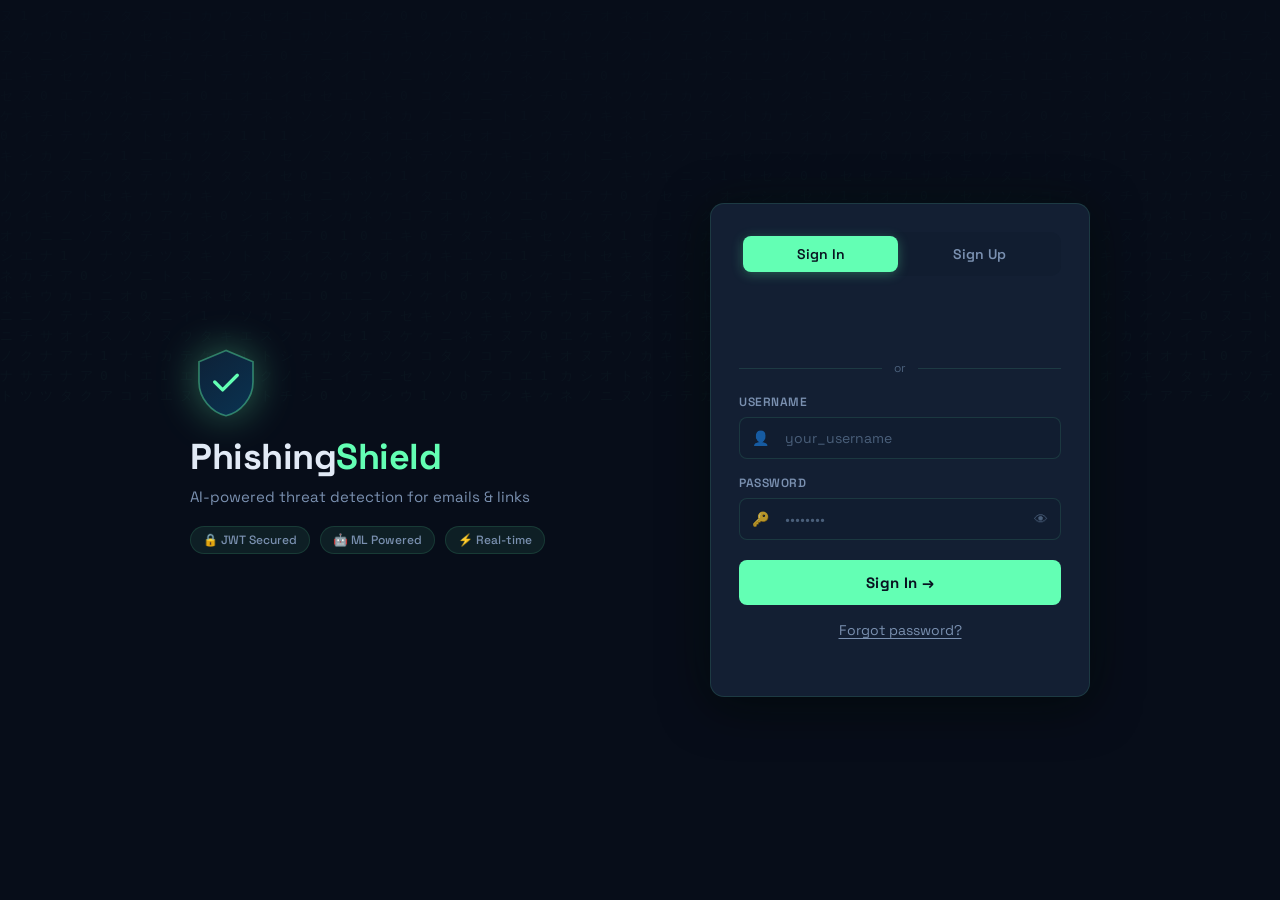
==== commit 14648cfa: "fix relative paths for localhost and vercel" ====
--- a/frontend/index.html
+++ b/frontend/index.html
@@ -1,12 +1,15 @@
 <!doctype html>
 <html lang="en">
 <head>
+  
   <meta charset="utf-8"/>
   <meta name="viewport" content="width=device-width, initial-scale=1"/>
   <title>AI Phishing Shield</title>
   <link rel="preconnect" href="https://fonts.googleapis.com">
   <link href="https://fonts.googleapis.com/css2?family=Space+Grotesk:wght@400;500;600;700;800&family=JetBrains+Mono:wght@400;600&display=swap" rel="stylesheet">
   <link rel="stylesheet" href="/styles.css"/>
+  <link rel="icon" type="image/svg+xml" href="data:image/svg+xml,%3Csvg xmlns='http://www.w3.org/2000/svg' viewBox='0 0 64 64'%3E%3Cpath d='M32 4L8 14v18c0 14 10.8 27.1 24 30 13.2-2.9 24-16 24-30V14L32 4z' fill='%230d2137' stroke='%2363ffb4' stroke-width='2'/%3E%3Cpath d='M22 32l7 7 13-13' stroke='%2363ffb4' stroke-width='3' fill='none'/%3E%3C/svg%3E">
+  <link rel="apple-touch-icon" href="data:image/svg+xml,%3Csvg xmlns='http://www.w3.org/2000/svg' viewBox='0 0 64 64'%3E%3Cpath d='M32 4L8 14v18c0 14 10.8 27.1 24 30 13.2-2.9 24-16 24-30V14L32 4z' fill='%230d2137' stroke='%2363ffb4' stroke-width='2'/%3E%3Cpath d='M22 32l7 7 13-13' stroke='%2363ffb4' stroke-width='3' fill='none'/%3E%3C/svg%3E">
   <script src="https://accounts.google.com/gsi/client" async defer></script>
   <script src="https://cdn.jsdelivr.net/npm/chart.js@4.4.0/dist/chart.umd.min.js"></script>
 </head>
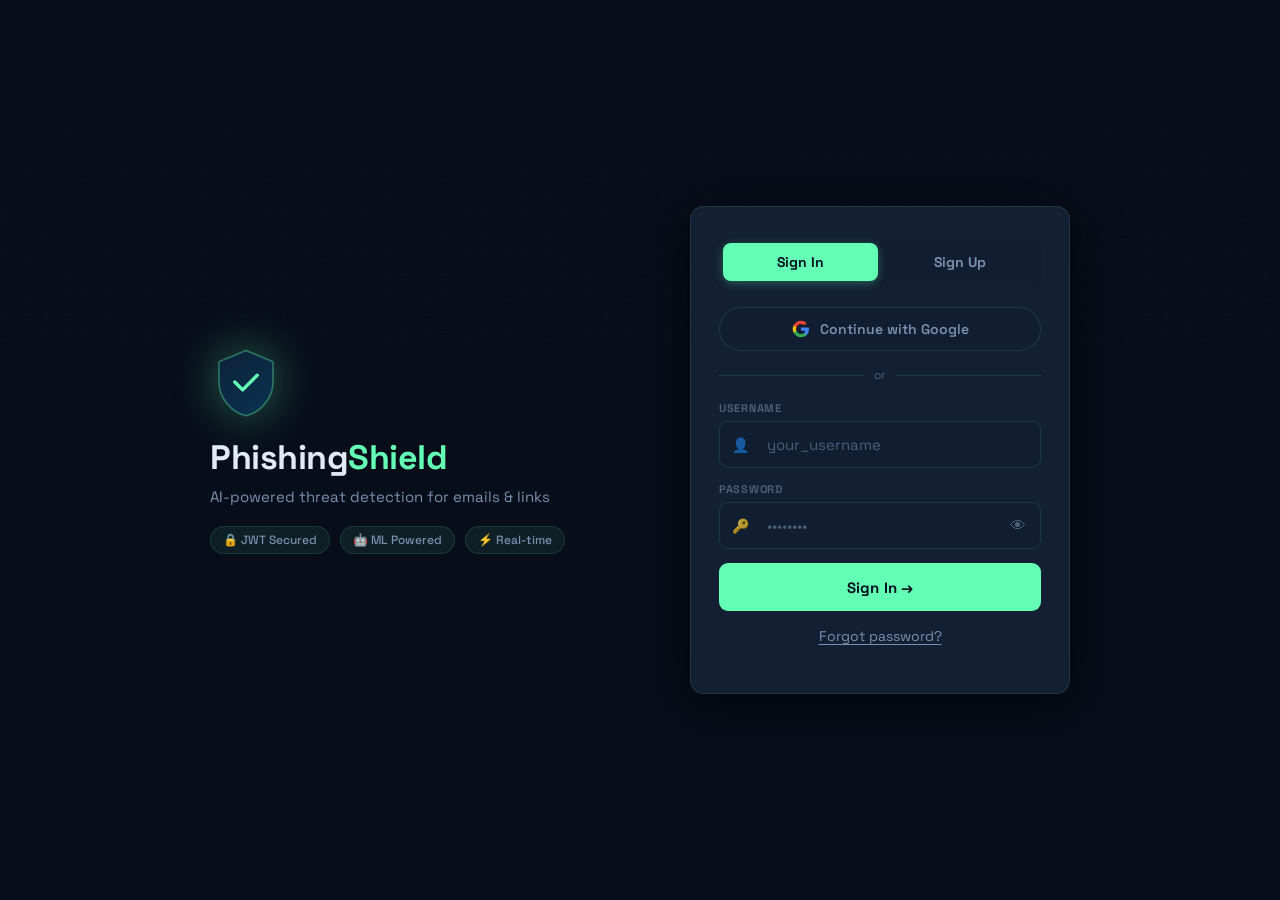
==== commit 77bd522d: "fix frontend routing and styling" ====
--- a/frontend/index.html
+++ b/frontend/index.html
@@ -1,463 +1,409 @@
 <!doctype html>
 <html lang="en">
 <head>
-  
   <meta charset="utf-8"/>
-  <meta name="viewport" content="width=device-width, initial-scale=1"/>
+  <meta name="viewport" content="width=device-width, initial-scale=1, viewport-fit=cover"/>
+  <meta name="theme-color" content="#080e1a"/>
+  <meta name="mobile-web-app-capable" content="yes"/>
+  <meta name="apple-mobile-web-app-capable" content="yes"/>
+  <meta name="apple-mobile-web-app-status-bar-style" content="black-translucent"/>
   <title>AI Phishing Shield</title>
+
+  <!-- Fonts -->
   <link rel="preconnect" href="https://fonts.googleapis.com">
   <link href="https://fonts.googleapis.com/css2?family=Space+Grotesk:wght@400;500;600;700;800&family=JetBrains+Mono:wght@400;600&display=swap" rel="stylesheet">
-  <link rel="stylesheet" href="/styles.css"/>
-  <link rel="icon" type="image/svg+xml" href="data:image/svg+xml,%3Csvg xmlns='http://www.w3.org/2000/svg' viewBox='0 0 64 64'%3E%3Cpath d='M32 4L8 14v18c0 14 10.8 27.1 24 30 13.2-2.9 24-16 24-30V14L32 4z' fill='%230d2137' stroke='%2363ffb4' stroke-width='2'/%3E%3Cpath d='M22 32l7 7 13-13' stroke='%2363ffb4' stroke-width='3' fill='none'/%3E%3C/svg%3E">
-  <link rel="apple-touch-icon" href="data:image/svg+xml,%3Csvg xmlns='http://www.w3.org/2000/svg' viewBox='0 0 64 64'%3E%3Cpath d='M32 4L8 14v18c0 14 10.8 27.1 24 30 13.2-2.9 24-16 24-30V14L32 4z' fill='%230d2137' stroke='%2363ffb4' stroke-width='2'/%3E%3Cpath d='M22 32l7 7 13-13' stroke='%2363ffb4' stroke-width='3' fill='none'/%3E%3C/svg%3E">
-  <script src="https://accounts.google.com/gsi/client" async defer></script>
+  <link rel="stylesheet" href="styles.css"/>
+
+  <!-- Chart.js -->
   <script src="https://cdn.jsdelivr.net/npm/chart.js@4.4.0/dist/chart.umd.min.js"></script>
+
+  <!-- Google GSI — loaded with onload callback so we know exactly when it's ready -->
+  <script src="https://accounts.google.com/gsi/client" onload="initGoogleSignIn()" onerror="onGsiError()" async defer></script>
 </head>
 <body>
 
+<!-- ========== SPLASH SCREEN ========== -->
+<div id="splashScreen" class="splash">
+  <div class="splash-content">
+    <div class="splash-shield">
+      <svg viewBox="0 0 64 64" fill="none">
+        <path d="M32 4L8 14v18c0 14 10.8 27.1 24 30 13.2-2.9 24-16 24-30V14L32 4z"
+          fill="url(#sg_s)" stroke="rgba(99,255,180,0.25)" stroke-width="1"/>
+        <path d="M22 32l7 7 13-13" stroke="#63ffb4" stroke-width="3"
+          stroke-linecap="round" stroke-linejoin="round"/>
+        <defs>
+          <linearGradient id="sg_s" x1="8" y1="4" x2="56" y2="64" gradientUnits="userSpaceOnUse">
+            <stop stop-color="#0d2137"/><stop offset="1" stop-color="#0a3352"/>
+          </linearGradient>
+        </defs>
+      </svg>
+    </div>
+    <div class="splash-name">PhishingShield</div>
+    <div class="splash-loader">
+      <div class="splash-bar"><div class="splash-bar-fill" id="splashBar"></div></div>
+    </div>
+    <div class="splash-status" id="splashStatus">Initializing...</div>
+  </div>
+</div>
+
+<!-- Matrix bg -->
 <canvas id="matrixCanvas" class="matrix-bg"></canvas>
 
 <!-- ========== AUTH SECTION ========== -->
-<div id="authSection" class="auth-section">
-  <div class="auth-inner">
+<div id="authSection" class="auth-section hidden">
+  <div class="auth-wrap">
+
+    <!-- Brand (desktop left / mobile top) -->
     <div class="auth-brand">
-      <div class="shield-icon">
-        <svg viewBox="0 0 64 64" fill="none" xmlns="http://www.w3.org/2000/svg">
-          <path d="M32 4L8 14v18c0 14 10.8 27.1 24 30 13.2-2.9 24-16 24-30V14L32 4z" fill="url(#sg)" stroke="rgba(99,255,180,0.4)" stroke-width="1.5"/>
-          <path d="M22 32l7 7 13-13" stroke="#63ffb4" stroke-width="3" stroke-linecap="round" stroke-linejoin="round"/>
+      <div class="brand-logo">
+        <svg viewBox="0 0 64 64" fill="none">
+          <path d="M32 4L8 14v18c0 14 10.8 27.1 24 30 13.2-2.9 24-16 24-30V14L32 4z"
+            fill="url(#sg_b)" stroke="rgba(99,255,180,0.35)" stroke-width="1.5"/>
+          <path d="M22 32l7 7 13-13" stroke="#63ffb4" stroke-width="3"
+            stroke-linecap="round" stroke-linejoin="round"/>
           <defs>
-            <linearGradient id="sg" x1="8" y1="4" x2="56" y2="64" gradientUnits="userSpaceOnUse">
-              <stop stop-color="#0d2137"/>
-              <stop offset="1" stop-color="#0a3352"/>
+            <linearGradient id="sg_b" x1="8" y1="4" x2="56" y2="64" gradientUnits="userSpaceOnUse">
+              <stop stop-color="#0d2137"/><stop offset="1" stop-color="#0a3352"/>
             </linearGradient>
           </defs>
         </svg>
       </div>
       <h1>Phishing<span class="accent">Shield</span></h1>
       <p>AI-powered threat detection for emails &amp; links</p>
-      <div class="trust-badges">
+      <div class="brand-badges">
         <span>🔒 JWT Secured</span>
         <span>🤖 ML Powered</span>
         <span>⚡ Real-time</span>
       </div>
     </div>
 
-    <div class="auth-box">
+    <!-- Card -->
+    <div class="auth-card">
+
       <div class="auth-tabs">
-        <button class="tab-btn active" id="tabLogin" onclick="switchTab('login')">Sign In</button>
-        <button class="tab-btn" id="tabRegister" onclick="switchTab('register')">Sign Up</button>
+        <button class="tab active" id="tabLogin" onclick="switchTab('login')">Sign In</button>
+        <button class="tab" id="tabRegister" onclick="switchTab('register')">Sign Up</button>
       </div>
 
       <!-- LOGIN -->
       <div id="loginForm" class="auth-form">
-        <div id="googleSignInBtn" class="g-btn-container"></div>
+
+        <!-- Google Sign-In container with skeleton placeholder -->
+        <div class="g-container">
+          <div id="googleSignInBtn" class="g-btn-slot"></div>
+          <div class="g-skeleton" id="gSkelLogin">
+            <svg class="g-logo" viewBox="0 0 24 24">
+              <path d="M22.56 12.25c0-.78-.07-1.53-.2-2.25H12v4.26h5.92c-.26 1.37-1.04 2.53-2.21 3.31v2.77h3.57c2.08-1.92 3.28-4.74 3.28-8.09z" fill="#4285F4"/>
+              <path d="M12 23c2.97 0 5.46-.98 7.28-2.66l-3.57-2.77c-.98.66-2.23 1.06-3.71 1.06-2.86 0-5.29-1.93-6.16-4.53H2.18v2.84C3.99 20.53 7.7 23 12 23z" fill="#34A853"/>
+              <path d="M5.84 14.09c-.22-.66-.35-1.36-.35-2.09s.13-1.43.35-2.09V7.07H2.18C1.43 8.55 1 10.22 1 12s.43 3.45 1.18 4.93l3.66-2.84z" fill="#FBBC05"/>
+              <path d="M12 5.38c1.62 0 3.06.56 4.21 1.64l3.15-3.15C17.45 2.09 14.97 1 12 1 7.7 1 3.99 3.47 2.18 7.07l3.66 2.84c.87-2.6 3.3-4.53 6.16-4.53z" fill="#EA4335"/>
+            </svg>
+            <span>Continue with Google</span>
+          </div>
+        </div>
+
         <div class="divider"><span>or</span></div>
+
         <div class="field">
-          <label>Username</label>
-          <div class="field-wrap">
-            <span class="field-icon">👤</span>
-            <input id="loginUser" type="text" placeholder="your_username" autocomplete="username"/>
-          </div>
-        </div>
+          <label>USERNAME</label>
+          <div class="input-row">
+            <span class="fi">👤</span>
+            <input id="loginUser" type="text" placeholder="your_username"
+              autocomplete="username" autocapitalize="none" autocorrect="off" spellcheck="false"/>
+          </div>
+        </div>
+
         <div class="field">
-          <label>Password</label>
-          <div class="field-wrap">
-            <span class="field-icon">🔑</span>
-            <input id="loginPass" type="password" placeholder="••••••••" autocomplete="current-password"/>
-            <button class="eye-btn" onclick="togglePass('loginPass',this)" tabindex="-1">👁</button>
-          </div>
-        </div>
-        <button class="btn-cta" onclick="login()">Sign In →</button>
-        <div class="auth-links">
-          <button class="text-btn" onclick="showForgot()">Forgot password?</button>
-        </div>
-        <div id="loginMsg" class="msg-area"></div>
+          <label>PASSWORD</label>
+          <div class="input-row">
+            <span class="fi">🔑</span>
+            <input id="loginPass" type="password" placeholder="••••••••"
+              autocomplete="current-password"/>
+            <button class="eye-btn" onclick="togglePass('loginPass',this)" type="button">👁</button>
+          </div>
+        </div>
+
+        <button class="cta-btn" id="loginBtn" onclick="login()">
+          <span id="loginBtnTxt">Sign In →</span>
+          <div class="btn-spin hidden" id="loginSpin"></div>
+        </button>
+
+        <p class="center-link"><button class="ghost-btn" onclick="showForgot()">Forgot password?</button></p>
+        <div id="loginMsg" class="msg"></div>
       </div>
 
       <!-- REGISTER -->
       <div id="registerForm" class="auth-form hidden">
-        <div id="googleSignUpBtn" class="g-btn-container"></div>
+
+        <div class="g-container">
+          <div id="googleSignUpBtn" class="g-btn-slot"></div>
+          <div class="g-skeleton" id="gSkelReg">
+            <svg class="g-logo" viewBox="0 0 24 24">
+              <path d="M22.56 12.25c0-.78-.07-1.53-.2-2.25H12v4.26h5.92c-.26 1.37-1.04 2.53-2.21 3.31v2.77h3.57c2.08-1.92 3.28-4.74 3.28-8.09z" fill="#4285F4"/>
+              <path d="M12 23c2.97 0 5.46-.98 7.28-2.66l-3.57-2.77c-.98.66-2.23 1.06-3.71 1.06-2.86 0-5.29-1.93-6.16-4.53H2.18v2.84C3.99 20.53 7.7 23 12 23z" fill="#34A853"/>
+              <path d="M5.84 14.09c-.22-.66-.35-1.36-.35-2.09s.13-1.43.35-2.09V7.07H2.18C1.43 8.55 1 10.22 1 12s.43 3.45 1.18 4.93l3.66-2.84z" fill="#FBBC05"/>
+              <path d="M12 5.38c1.62 0 3.06.56 4.21 1.64l3.15-3.15C17.45 2.09 14.97 1 12 1 7.7 1 3.99 3.47 2.18 7.07l3.66 2.84c.87-2.6 3.3-4.53 6.16-4.53z" fill="#EA4335"/>
+            </svg>
+            <span>Continue with Google</span>
+          </div>
+        </div>
+
         <div class="divider"><span>or</span></div>
+
         <div class="field">
-          <label>Username</label>
-          <div class="field-wrap">
-            <span class="field-icon">👤</span>
-            <input id="regUser" type="text" placeholder="choose_username"/>
-          </div>
-        </div>
+          <label>USERNAME</label>
+          <div class="input-row">
+            <span class="fi">👤</span>
+            <input id="regUser" type="text" placeholder="choose_username"
+              autocapitalize="none" autocorrect="off"/>
+          </div>
+        </div>
+
         <div class="field">
-          <label>Email <span class="opt">(optional)</span></label>
-          <div class="field-wrap">
-            <span class="field-icon">📧</span>
-            <input id="regEmail" type="email" placeholder="you@example.com"/>
-          </div>
-        </div>
+          <label>EMAIL <span class="opt">(optional)</span></label>
+          <div class="input-row">
+            <span class="fi">📧</span>
+            <input id="regEmail" type="email" placeholder="you@email.com"/>
+          </div>
+        </div>
+
         <div class="field">
-          <label>Password</label>
-          <div class="field-wrap">
-            <span class="field-icon">🔒</span>
-            <input id="regPass" type="password" placeholder="min. 6 characters" oninput="updateStrength(this.value)"/>
-            <button class="eye-btn" onclick="togglePass('regPass',this)" tabindex="-1">👁</button>
-          </div>
-          <div class="strength-wrap">
-            <div class="strength-bar"><div id="strengthFill" class="strength-fill"></div></div>
-            <span id="strengthText" class="strength-text"></span>
-          </div>
-        </div>
-        <button class="btn-cta" onclick="register()">Create Account →</button>
-        <div id="registerMsg" class="msg-area"></div>
+          <label>PASSWORD</label>
+          <div class="input-row">
+            <span class="fi">🔒</span>
+            <input id="regPass" type="password" placeholder="min. 6 characters"
+              oninput="updateStrength(this.value)"/>
+            <button class="eye-btn" onclick="togglePass('regPass',this)" type="button">👁</button>
+          </div>
+          <div class="str-row">
+            <div class="str-bar"><div id="strengthFill" class="str-fill"></div></div>
+            <span id="strengthText" class="str-lbl"></span>
+          </div>
+        </div>
+
+        <button class="cta-btn" id="regBtn" onclick="register()">
+          <span id="regBtnTxt">Create Account →</span>
+          <div class="btn-spin hidden" id="regSpin"></div>
+        </button>
+        <div id="registerMsg" class="msg"></div>
       </div>
 
       <!-- FORGOT -->
       <div id="forgotForm" class="auth-form hidden">
-        <h3 style="margin-bottom:16px">Reset Password</h3>
+        <h3 class="form-h">Reset Password</h3>
         <div id="forgotStep1">
           <div class="field">
-            <label>Your Username</label>
-            <div class="field-wrap">
-              <span class="field-icon">👤</span>
-              <input id="forgotUser" placeholder="username"/>
+            <label>USERNAME</label>
+            <div class="input-row">
+              <span class="fi">👤</span>
+              <input id="forgotUser" placeholder="your_username" autocapitalize="none"/>
             </div>
           </div>
-          <button class="btn-cta" onclick="sendReset()">Send Reset Link →</button>
-          <div class="auth-links"><button class="text-btn" onclick="switchTab('login')">← Back to login</button></div>
-          <div id="forgotMsg" class="msg-area"></div>
+          <button class="cta-btn" onclick="sendReset()">Send Reset Link →</button>
+          <p class="center-link"><button class="ghost-btn" onclick="switchTab('login')">← Back to login</button></p>
+          <div id="forgotMsg" class="msg"></div>
         </div>
         <div id="forgotStep2" class="hidden">
           <div class="field">
-            <label>New Password</label>
-            <div class="field-wrap"><span class="field-icon">🔒</span><input id="newPass" type="password" placeholder="New password"/></div>
+            <label>NEW PASSWORD</label>
+            <div class="input-row"><span class="fi">🔒</span><input id="newPass" type="password" placeholder="New password"/></div>
           </div>
           <div class="field">
-            <label>Confirm Password</label>
-            <div class="field-wrap"><span class="field-icon">🔒</span><input id="confirmPass" type="password" placeholder="Confirm password"/></div>
-          </div>
-          <button class="btn-cta" onclick="resetPassword()">Update Password →</button>
-          <div id="resetMsg" class="msg-area"></div>
-        </div>
-      </div>
-    </div>
-  </div>
+            <label>CONFIRM PASSWORD</label>
+            <div class="input-row"><span class="fi">🔒</span><input id="confirmPass" type="password" placeholder="Confirm password"/></div>
+          </div>
+          <button class="cta-btn" onclick="resetPassword()">Update Password →</button>
+          <div id="resetMsg" class="msg"></div>
+        </div>
+      </div>
+
+    </div><!-- /auth-card -->
+  </div><!-- /auth-wrap -->
 </div>
 
 <!-- ========== MAIN APP ========== -->
 <div id="mainApp" class="main-app hidden">
 
-  <!-- SIDEBAR -->
+  <!-- Sidebar -->
   <aside class="sidebar" id="sidebar">
-    <div class="sidebar-brand">
-      <div class="sb-icon">🛡️</div>
-      <span>PhishingShield</span>
+    <div class="sb-brand">
+      <span>🛡️</span><span>PhishingShield</span>
     </div>
-
-    <nav class="sidebar-nav">
-      <button class="snav-item active" id="snav-scan" onclick="showSection('scan')">
-        <span class="snav-icon">🔍</span><span class="snav-label">Scan</span>
-      </button>
-      <button class="snav-item" id="snav-history" onclick="showSection('history')">
-        <span class="snav-icon">📋</span><span class="snav-label">History</span>
-      </button>
-      <button class="snav-item" id="snav-stats" onclick="showSection('stats')">
-        <span class="snav-icon">📊</span><span class="snav-label">Statistics</span>
-      </button>
-      <button class="snav-item" id="snav-admin" style="display:none" onclick="showSection('admin')">
-        <span class="snav-icon">⚙️</span><span class="snav-label">Admin</span>
-      </button>
+    <nav class="sb-nav">
+      <button class="snav active" id="snav-scan"    onclick="showSection('scan')">   <span>🔍</span><span>Scan</span></button>
+      <button class="snav"        id="snav-history"  onclick="showSection('history')"><span>📋</span><span>History</span></button>
+      <button class="snav"        id="snav-stats"    onclick="showSection('stats')">  <span>📊</span><span>Statistics</span></button>
+      <button class="snav hidden" id="snav-admin"    onclick="showSection('admin')">  <span>⚙️</span><span>Admin</span></button>
     </nav>
-
-    <div class="sidebar-user">
-      <img id="sidebarAvatar" class="user-avatar" src="https://api.dicebear.com/7.x/bottts/svg?seed=default" alt="avatar"/>
-      <div class="user-info">
-        <div id="sidebarUsername" class="user-name">User</div>
-        <div id="sidebarRole" class="user-role">Member</div>
-      </div>
-      <button class="logout-btn" onclick="logout()" title="Logout">⏻</button>
+    <div class="sb-foot">
+      <img id="sbAvatar" src="https://api.dicebear.com/7.x/bottts/svg?seed=user" class="sb-av" alt=""/>
+      <div class="sb-info">
+        <div id="sbName" class="sb-uname">User</div>
+        <div id="sbRole" class="sb-urole">Member</div>
+      </div>
+      <button class="sb-out" onclick="logout()" title="Logout">⏻</button>
     </div>
   </aside>
-
-  <!-- MAIN CONTENT -->
+  <div class="sb-overlay hidden" id="sbOverlay" onclick="closeSidebar()"></div>
+
+  <!-- Main -->
   <main class="app-main">
-
-    <!-- Top Bar -->
     <header class="topbar">
-      <button class="menu-btn" onclick="toggleSidebar()">☰</button>
-      <div class="topbar-title" id="topbarTitle">Dashboard</div>
-      <div class="topbar-right">
-        <button class="icon-btn" onclick="toggleTheme()" id="themeBtn" title="Toggle theme">🌙</button>
-        <div class="status-dot" id="apiStatus" title="API Status">
-          <span class="dot"></span><span class="status-label">API</span>
+      <button class="menu-btn" onclick="openSidebar()">☰</button>
+      <span id="topbarTitle" class="tb-title">Threat Scanner</span>
+      <div class="tb-right">
+        <button id="themeBtn" class="icon-btn" onclick="toggleTheme()">🌙</button>
+        <div class="api-dot-wrap" id="apiStatus" title="API status">
+          <span class="adot"></span>
+          <span class="albl">API</span>
         </div>
       </div>
     </header>
 
-    <!-- ===== SCAN SECTION ===== -->
-    <section id="sectionScan" class="page-section">
-      <div class="page-header">
-        <div>
-          <h2>Threat Scanner</h2>
-          <p>Analyze emails, messages, and URLs for phishing threats</p>
-        </div>
-        <div class="scan-counter-wrap">
-          <div class="scan-mini-stat" id="miniStatToday">
-            <span class="mstat-val" id="miniTodayVal">0</span>
-            <span class="mstat-lbl">Today</span>
-          </div>
-          <div class="scan-mini-stat phish" id="miniStatPhish">
-            <span class="mstat-val" id="miniPhishVal">0</span>
-            <span class="mstat-lbl">Detected</span>
-          </div>
-        </div>
-      </div>
-
-      <div class="scan-tabs">
-        <button class="scan-tab active" id="stab-text" onclick="switchScanTab('text')">
-          <span>📧</span> Email / Text
-        </button>
-        <button class="scan-tab" id="stab-url" onclick="switchScanTab('url')">
-          <span>🔗</span> URL Check
-        </button>
-        <button class="scan-tab" id="stab-deep" onclick="switchScanTab('deep')">
-          <span>🧬</span> Deep Analysis
-        </button>
-        <button class="scan-tab" id="stab-batch" onclick="switchScanTab('batch')">
-          <span>📦</span> Batch Scan
-        </button>
-      </div>
-
-      <!-- Text Panel -->
-      <div id="panel-text" class="scan-panel">
-        <div class="scan-input-area">
-          <textarea id="textInput" maxlength="2000" placeholder="Paste your suspicious email or SMS here…
-
-Example: 'URGENT: Your PayPal account has been limited. Click here immediately to restore access: http://paypa1-verify.com/login'"
+    <!-- SCAN PAGE -->
+    <section id="sectionScan" class="page">
+      <div class="page-hd">
+        <div><h2>Threat Scanner</h2><p>Analyze emails, messages &amp; URLs for threats</p></div>
+        <div class="mstats">
+          <div class="msc"><span class="msv" id="miniTodayVal">0</span><span class="msl">Today</span></div>
+          <div class="msc r"><span class="msv" id="miniPhishVal">0</span><span class="msl">Found</span></div>
+        </div>
+      </div>
+
+      <div class="stabs">
+        <button class="stab on" id="stab-text"  onclick="switchScanTab('text')"> 📧 Text</button>
+        <button class="stab"    id="stab-url"   onclick="switchScanTab('url')">  🔗 URL</button>
+        <button class="stab"    id="stab-deep"  onclick="switchScanTab('deep')"> 🧬 Deep</button>
+        <button class="stab"    id="stab-batch" onclick="switchScanTab('batch')">📦 Batch</button>
+      </div>
+
+      <div id="panel-text" class="s-panel">
+        <div class="tawrap">
+          <textarea id="textInput" maxlength="2000"
+            placeholder="Paste suspicious email or SMS here…&#10;&#10;Example: 'URGENT: Your PayPal account is limited. Verify: http://paypa1.com'"
             oninput="updateCharCount(this,'textCount',2000)"></textarea>
-          <div class="input-meta">
-            <span id="textCount" class="char-count">0 / 2000</span>
-            <button class="clear-btn" onclick="clearInput('textInput','textCount',2000)">✕ Clear</button>
-          </div>
-        </div>
-        <div class="quick-examples">
-          <span class="ex-label">Quick test:</span>
-          <button class="ex-btn danger-ex" onclick="fillExample('text','phish')">🚨 Phishing sample</button>
-          <button class="ex-btn safe-ex" onclick="fillExample('text','safe')">✅ Safe sample</button>
-        </div>
-        <button class="scan-cta" onclick="scanText()">
-          <span class="cta-icon">⚡</span> Analyze Now
-        </button>
-      </div>
-
-      <!-- URL Panel -->
-      <div id="panel-url" class="scan-panel hidden">
-        <div class="url-box">
-          <div class="url-protocol">https://</div>
-          <input id="urlInput" type="text" placeholder="suspicious-domain.com/path?query=value" class="url-field"/>
-          <button class="url-paste-btn" onclick="pasteFromClipboard()">📋 Paste</button>
-        </div>
-        <div class="quick-examples">
-          <span class="ex-label">Test with:</span>
-          <button class="ex-btn danger-ex" onclick="fillExample('url','phish')">🚨 Phishing URL</button>
-          <button class="ex-btn safe-ex" onclick="fillExample('url','safe')">✅ Safe URL</button>
-        </div>
-        <div class="url-tips">
-          <div class="tip-item">💡 Paste the full URL including http:// or https://</div>
-          <div class="tip-item">💡 Look for misspellings like paypa1 instead of paypal</div>
-        </div>
-        <button class="scan-cta" onclick="scanUrl()">
-          <span class="cta-icon">🔗</span> Scan URL
-        </button>
-      </div>
-
-      <!-- Deep Panel -->
-      <div id="panel-deep" class="scan-panel hidden">
-        <div class="scan-input-area">
-          <textarea id="deepInput" maxlength="2000" placeholder="Paste content for deep multi-layer analysis…
-Extracts entities, detects patterns, analyzes sentiment, and gives detailed security recommendations."
+          <div class="tafooter">
+            <span id="textCount" class="cc">0 / 2000</span>
+            <button class="clrbtn" onclick="clearInput('textInput','textCount',2000)">✕ Clear</button>
+          </div>
+        </div>
+        <div class="samples">
+          <span>Test:</span>
+          <button class="sbtn bad" onclick="fillExample('text','phish')">🚨 Phishing</button>
+          <button class="sbtn ok"  onclick="fillExample('text','safe')">✅ Safe</button>
+        </div>
+        <button class="go-btn" onclick="scanText()">⚡ Analyze Now</button>
+      </div>
+
+      <div id="panel-url" class="s-panel hidden">
+        <div class="urlbar">
+          <span class="proto">https://</span>
+          <input id="urlInput" type="text" class="url-in"
+            placeholder="suspicious-site.com/verify?token=abc"
+            autocapitalize="none" autocorrect="off" spellcheck="false"/>
+          <button class="pastebtn" onclick="pasteUrl()">📋</button>
+        </div>
+        <div class="samples">
+          <span>Test:</span>
+          <button class="sbtn bad" onclick="fillExample('url','phish')">🚨 Phishing</button>
+          <button class="sbtn ok"  onclick="fillExample('url','safe')">✅ Safe</button>
+        </div>
+        <div class="url-hints">
+          <span>💡 Full URL including http:// or https://</span>
+          <span>💡 Watch for typos: paypa<b>1</b> vs paypa<b>l</b></span>
+        </div>
+        <button class="go-btn" onclick="scanUrl()">🔗 Scan URL</button>
+      </div>
+
+      <div id="panel-deep" class="s-panel hidden">
+        <div class="tawrap">
+          <textarea id="deepInput" maxlength="2000"
+            placeholder="Paste content for deep multi-layer analysis…&#10;Detects entities, patterns, and sentiment."
             oninput="updateCharCount(this,'deepCount',2000)"></textarea>
-          <div class="input-meta">
-            <span id="deepCount" class="char-count">0 / 2000</span>
-            <button class="clear-btn" onclick="clearInput('deepInput','deepCount',2000)">✕ Clear</button>
-          </div>
-        </div>
-        <button class="scan-cta purple-cta" onclick="scanDeep()">
-          <span class="cta-icon">🧬</span> Deep Analysis
-        </button>
-      </div>
-
-      <!-- Batch Panel -->
-      <div id="panel-batch" class="scan-panel hidden">
-        <div class="batch-info">
-          <div class="batch-info-icon">📦</div>
-          <div>
-            <strong>Batch URL Scanner</strong>
-            <p>Enter multiple URLs, one per line</p>
-          </div>
-        </div>
-        <textarea id="batchInput" rows="6" placeholder="http://suspicious1.com
-http://example.com
-http://paypa1-verify.net
-https://google.com"></textarea>
-        <button class="scan-cta" onclick="scanBatch()">
-          <span class="cta-icon">📦</span> Scan All URLs
-        </button>
+          <div class="tafooter">
+            <span id="deepCount" class="cc">0 / 2000</span>
+            <button class="clrbtn" onclick="clearInput('deepInput','deepCount',2000)">✕ Clear</button>
+          </div>
+        </div>
+        <button class="go-btn purple" onclick="scanDeep()">🧬 Deep Analysis</button>
+      </div>
+
+      <div id="panel-batch" class="s-panel hidden">
+        <div class="batch-hdr"><span>📦</span><div><strong>Batch URL Scanner</strong><p>One URL per line</p></div></div>
+        <textarea id="batchInput" class="batch-ta" rows="6"
+          placeholder="https://google.com&#10;http://paypa1-verify.net&#10;https://github.com"></textarea>
+        <button class="go-btn" onclick="scanBatch()">📦 Scan All</button>
         <div id="batchResults" class="batch-results hidden"></div>
       </div>
 
-      <!-- RESULT AREA -->
-      <div id="resultArea" class="result-area hidden"></div>
-      <div id="deepResultArea" class="deep-result-area hidden"></div>
-
-      <!-- Loading -->
-      <div id="scanLoader" class="scan-loader hidden">
-        <div class="loader-ring"><div></div><div></div><div></div><div></div></div>
+      <div id="resultArea"     class="result-box hidden"></div>
+      <div id="deepResultArea" class="deep-box hidden"></div>
+
+      <div id="scanLoader" class="s-loader hidden">
+        <div class="ldring"><div></div><div></div><div></div><div></div></div>
         <p id="loaderText">Analyzing...</p>
-        <div class="loader-steps" id="loaderSteps"></div>
+        <div id="loaderSteps" class="ldsteps"></div>
       </div>
     </section>
 
-    <!-- ===== HISTORY SECTION ===== -->
-    <section id="sectionHistory" class="page-section hidden">
-      <div class="page-header">
-        <div>
-          <h2>Scan History</h2>
-          <p>Your recent detection results</p>
-        </div>
-        <div class="header-btns">
-          <button class="hdr-btn" onclick="exportCSV()">⬇️ CSV</button>
-          <button class="hdr-btn" onclick="loadHistory()">🔄 Refresh</button>
-        </div>
-      </div>
-
-      <div class="filter-bar">
-        <div class="search-wrap">
-          <span>🔎</span>
-          <input id="histSearch" type="text" placeholder="Search content..." oninput="applyFilters()"/>
-        </div>
-        <select id="fType" onchange="applyFilters()">
-          <option value="">All Types</option>
-          <option value="text">Text</option>
-          <option value="url">URL</option>
-        </select>
-        <select id="fLabel" onchange="applyFilters()">
-          <option value="">All Results</option>
-          <option value="phishing">Phishing</option>
-          <option value="safe">Safe</option>
-        </select>
-        <select id="fRisk" onchange="applyFilters()">
-          <option value="">All Risk</option>
-          <option value="high">🔴 High</option>
-          <option value="medium">🟡 Medium</option>
-          <option value="low">🟢 Low</option>
-        </select>
-      </div>
-
-      <div id="historyContainer" class="history-container">
-        <div class="empty-state">
-          <div class="es-icon">📭</div>
-          <h3>No scans yet</h3>
-          <p>Start scanning emails or URLs to see your history here</p>
-          <button class="btn-cta" style="margin-top:16px;width:auto;padding:10px 24px" onclick="showSection('scan')">Start Scanning →</button>
-        </div>
-      </div>
+    <!-- HISTORY PAGE -->
+    <section id="sectionHistory" class="page hidden">
+      <div class="page-hd">
+        <div><h2>Scan History</h2><p>Your detection results</p></div>
+        <div class="hd-btns">
+          <button class="hbtn" onclick="exportCSV()">⬇️ CSV</button>
+          <button class="hbtn" onclick="loadHistory()">🔄</button>
+        </div>
+      </div>
+      <div class="filterbar">
+        <div class="searchbox"><span>🔎</span><input id="histSearch" placeholder="Search..." oninput="applyFilters()"/></div>
+        <select id="fType"  onchange="applyFilters()"><option value="">All Types</option><option value="text">Text</option><option value="url">URL</option></select>
+        <select id="fLabel" onchange="applyFilters()"><option value="">All Results</option><option value="phishing">Phishing</option><option value="safe">Safe</option></select>
+        <select id="fRisk"  onchange="applyFilters()"><option value="">All Risk</option><option value="high">🔴 High</option><option value="medium">🟡 Medium</option><option value="low">🟢 Low</option></select>
+      </div>
+      <div id="historyContainer" class="hlist"></div>
     </section>
 
-    <!-- ===== STATS SECTION ===== -->
-    <section id="sectionStats" class="page-section hidden">
-      <div class="page-header">
-        <div>
-          <h2>Statistics</h2>
-          <p>Your scanning activity overview</p>
-        </div>
-        <button class="hdr-btn" onclick="loadStats()">🔄 Refresh</button>
-      </div>
-
-      <div class="kpi-grid">
-        <div class="kpi-card">
-          <div class="kpi-icon">📊</div>
-          <div class="kpi-body">
-            <div class="kpi-val" id="kpiTotal">—</div>
-            <div class="kpi-lbl">Total Scans</div>
-          </div>
-          <div class="kpi-trend up" id="kpiTotalTrend"></div>
-        </div>
-        <div class="kpi-card red">
-          <div class="kpi-icon">🚨</div>
-          <div class="kpi-body">
-            <div class="kpi-val" id="kpiPhishing">—</div>
-            <div class="kpi-lbl">Phishing Found</div>
-          </div>
-        </div>
-        <div class="kpi-card green">
-          <div class="kpi-icon">✅</div>
-          <div class="kpi-body">
-            <div class="kpi-val" id="kpiSafe">—</div>
-            <div class="kpi-lbl">Safe Scans</div>
-          </div>
-        </div>
-        <div class="kpi-card amber">
-          <div class="kpi-icon">📈</div>
-          <div class="kpi-body">
-            <div class="kpi-val" id="kpiRate">—</div>
-            <div class="kpi-lbl">Detection Rate</div>
-          </div>
-        </div>
-      </div>
-
-      <div class="charts-row">
-        <div class="chart-box">
-          <div class="chart-header">
-            <h4>Results Distribution</h4>
-            <select id="chartPeriod" onchange="loadStats()">
-              <option value="all">All time</option>
-            </select>
-          </div>
-          <div class="chart-wrap"><canvas id="chartDoughnut"></canvas></div>
-        </div>
-        <div class="chart-box">
-          <div class="chart-header"><h4>Risk Breakdown</h4></div>
-          <div class="chart-wrap"><canvas id="chartBar"></canvas></div>
-        </div>
-      </div>
-
-      <div class="chart-box full-width" style="margin-top:16px">
-        <div class="chart-header"><h4>Scan Types</h4></div>
-        <div class="chart-wrap" style="height:200px"><canvas id="chartTypes"></canvas></div>
+    <!-- STATS PAGE -->
+    <section id="sectionStats" class="page hidden">
+      <div class="page-hd">
+        <div><h2>Statistics</h2><p>Your activity overview</p></div>
+        <button class="hbtn" onclick="loadStats()">🔄 Refresh</button>
+      </div>
+      <div class="kpis">
+        <div class="kpi">       <div class="ki">📊</div><div><div class="kv" id="kpiTotal">—</div>   <div class="kl">Total Scans</div></div></div>
+        <div class="kpi red">   <div class="ki">🚨</div><div><div class="kv" id="kpiPhishing">—</div><div class="kl">Phishing</div></div></div>
+        <div class="kpi green"> <div class="ki">✅</div><div><div class="kv" id="kpiSafe">—</div>    <div class="kl">Safe</div></div></div>
+        <div class="kpi amber"> <div class="ki">📈</div><div><div class="kv" id="kpiRate">—</div>    <div class="kl">Detection Rate</div></div></div>
+      </div>
+      <div class="cgrid">
+        <div class="ccard"><h4>Results</h4><div class="cc"><canvas id="chartDoughnut"></canvas></div></div>
+        <div class="ccard"><h4>Risk Levels</h4><div class="cc"><canvas id="chartBar"></canvas></div></div>
+        <div class="ccard full"><h4>Scan Types</h4><div class="cc sm"><canvas id="chartTypes"></canvas></div></div>
       </div>
     </section>
 
-    <!-- ===== ADMIN SECTION ===== -->
-    <section id="sectionAdmin" class="page-section hidden">
-      <div class="page-header">
-        <div><h2>Admin Dashboard</h2><p>System-wide statistics</p></div>
-        <button class="hdr-btn" onclick="loadAdminData()">🔄 Refresh</button>
-      </div>
-      <div class="kpi-grid">
-        <div class="kpi-card">
-          <div class="kpi-icon">👥</div>
-          <div class="kpi-body"><div class="kpi-val" id="admUsers">—</div><div class="kpi-lbl">Total Users</div></div>
-        </div>
-        <div class="kpi-card">
-          <div class="kpi-icon">🔍</div>
-          <div class="kpi-body"><div class="kpi-val" id="admScans">—</div><div class="kpi-lbl">Total Scans</div></div>
-        </div>
-        <div class="kpi-card red">
-          <div class="kpi-icon">🚨</div>
-          <div class="kpi-body"><div class="kpi-val" id="admPhish">—</div><div class="kpi-lbl">Phishing Detected</div></div>
-        </div>
-        <div class="kpi-card green">
-          <div class="kpi-icon">💪</div>
-          <div class="kpi-body"><div class="kpi-val" id="admProtect">—</div><div class="kpi-lbl">Protection Rate</div></div>
-        </div>
-      </div>
-      <h3 style="margin:24px 0 12px">Recent Activity</h3>
-      <div id="adminActivity" class="history-container"></div>
+    <!-- ADMIN PAGE -->
+    <section id="sectionAdmin" class="page hidden">
+      <div class="page-hd">
+        <div><h2>Admin Dashboard</h2><p>System-wide stats</p></div>
+        <button class="hbtn" onclick="loadAdminData()">🔄</button>
+      </div>
+      <div class="kpis">
+        <div class="kpi">      <div class="ki">👥</div><div><div class="kv" id="admUsers">—</div>  <div class="kl">Users</div></div></div>
+        <div class="kpi">      <div class="ki">🔍</div><div><div class="kv" id="admScans">—</div>  <div class="kl">Scans</div></div></div>
+        <div class="kpi red">  <div class="ki">🚨</div><div><div class="kv" id="admPhish">—</div>  <div class="kl">Phishing</div></div></div>
+        <div class="kpi green"><div class="ki">💪</div><div><div class="kv" id="admProtect">—</div><div class="kl">Protection</div></div></div>
+      </div>
+      <h3 style="margin:20px 0 12px;font-size:15px;color:var(--text2)">Recent Activity</h3>
+      <div id="adminActivity" class="hlist"></div>
     </section>
 
   </main>
 </div>
 
-<!-- TOAST -->
-<div id="toastContainer" class="toast-container"></div>
-
-<script src="/script.js"></script>
+<div id="toastWrap" class="toast-wrap"></div>
+
+<script src="script.js"></script>
 </body>
 </html>
--- a/frontend/styles.css
+++ b/frontend/styles.css
@@ -0,0 +1,721 @@
+/* ================================================
+   AI Phishing Shield — Mobile-First Styles v4
+   ================================================ */
+:root {
+  --bg:      #080e1a;
+  --bg2:     #0d1626;
+  --bg3:     #111d30;
+  --surf:    #131f33;
+  --surf2:   #1a2840;
+  --border:  rgba(99,255,180,0.12);
+  --border2: rgba(99,255,180,0.05);
+  --text:    #e2eaf6;
+  --text2:   #7a90b0;
+  --text3:   #4a5f7a;
+  --acc:     #63ffb4;
+  --acc2:    #3ddba0;
+  --acc-bg:  rgba(99,255,180,0.08);
+  --red:     #ff5b5b;
+  --red-bg:  rgba(255,91,91,0.1);
+  --amber:   #ffb545;
+  --amb-bg:  rgba(255,181,69,0.1);
+  --green:   #40e88a;
+  --grn-bg:  rgba(64,232,138,0.1);
+  --blue:    #4da6ff;
+  --blu-bg:  rgba(77,166,255,0.1);
+  --purple:  #b57aff;
+  --shadow:  0 4px 24px rgba(0,0,0,0.5);
+  --shad2:   0 8px 48px rgba(0,0,0,0.6);
+  --r:       14px;
+  --r2:      9px;
+  --sw:      240px;
+  --tbh:     56px;
+  --font:    'Space Grotesk', sans-serif;
+  --mono:    'JetBrains Mono', monospace;
+}
+body.light {
+  --bg:#f0f4ff; --bg2:#e8eef8; --bg3:#dfe6f5;
+  --surf:#fff; --surf2:#f5f8ff;
+  --border:rgba(79,70,229,0.15); --border2:rgba(79,70,229,0.06);
+  --text:#1a2440; --text2:#5a6a88; --text3:#8a9ab8;
+  --acc:#4f46e5; --acc2:#3730a3; --acc-bg:rgba(79,70,229,0.08);
+  --red:#ef4444; --red-bg:rgba(239,68,68,0.08);
+  --amber:#d97706; --amb-bg:rgba(217,119,6,0.08);
+  --green:#10b981; --grn-bg:rgba(16,185,129,0.08);
+  --shadow:0 4px 20px rgba(0,0,0,0.08);
+}
+
+*,*::before,*::after { box-sizing:border-box; margin:0; padding:0; }
+html { scroll-behavior:smooth; -webkit-text-size-adjust:100%; }
+body {
+  font-family:var(--font); background:var(--bg); color:var(--text);
+  min-height:100vh; overflow-x:hidden;
+  -webkit-font-smoothing:antialiased;
+}
+
+/* ---- SPLASH ---- */
+.splash {
+  position:fixed; inset:0; z-index:9999;
+  background:var(--bg);
+  display:flex; align-items:center; justify-content:center;
+  transition:opacity 0.5s ease, visibility 0.5s ease;
+}
+.splash.gone { opacity:0; visibility:hidden; pointer-events:none; }
+.splash-content {
+  display:flex; flex-direction:column; align-items:center; gap:20px;
+  padding:40px 24px; text-align:center;
+  animation:fadeUp 0.5s ease;
+}
+.splash-shield {
+  width:80px; height:80px;
+  filter:drop-shadow(0 0 24px rgba(99,255,180,0.5));
+  animation:pulse-shield 1.5s ease-in-out infinite;
+}
+.splash-name {
+  font-size:22px; font-weight:800; color:var(--acc); letter-spacing:-0.3px;
+}
+.splash-bar {
+  width:200px; height:4px; background:var(--border);
+  border-radius:999px; overflow:hidden;
+}
+.splash-bar-fill {
+  height:100%; width:0; border-radius:999px;
+  background:linear-gradient(90deg, var(--acc), var(--acc2));
+  transition:width 0.3s ease;
+}
+.splash-status { font-size:13px; color:var(--text3); font-family:var(--mono); }
+
+/* ---- MATRIX BG ---- */
+.matrix-bg {
+  position:fixed; inset:0; z-index:0; pointer-events:none; opacity:0.02;
+}
+
+/* ================================================
+   AUTH — MOBILE FIRST
+   ================================================ */
+.auth-section {
+  min-height:100vh; min-height:100dvh;
+  display:flex; align-items:center; justify-content:center;
+  padding:env(safe-area-inset-top, 16px) 16px env(safe-area-inset-bottom, 16px);
+  position:relative; z-index:1;
+}
+.auth-wrap {
+  width:100%; max-width:420px;
+  display:flex; flex-direction:column; align-items:center; gap:0;
+}
+
+/* Brand — hidden on mobile, shown on desktop */
+.auth-brand { display:none; }
+
+/* Card */
+.auth-card {
+  width:100%;
+  background:var(--surf);
+  border:1px solid var(--border);
+  border-radius:var(--r);
+  padding:24px 20px;
+  box-shadow:var(--shad2);
+  animation:fadeUp 0.45s ease;
+}
+
+/* Tabs */
+.auth-tabs {
+  display:flex; gap:4px; padding:4px;
+  background:var(--bg3); border-radius:10px;
+  margin-bottom:22px;
+}
+.tab {
+  flex:1; padding:10px 0; border:none; border-radius:8px;
+  background:transparent; color:var(--text2);
+  font:700 14px var(--font); cursor:pointer; transition:all 0.2s;
+}
+.tab.active {
+  background:var(--acc); color:#081220;
+  box-shadow:0 2px 10px rgba(99,255,180,0.3);
+}
+
+/* Google button container */
+.g-container {
+  position:relative; min-height:44px; margin-bottom:16px;
+}
+.g-btn-slot {
+  /* Google renders an iframe into here */
+  display:flex; justify-content:center;
+}
+/* Skeleton shown until Google button renders */
+.g-skeleton {
+  position:absolute; inset:0;
+  display:flex; align-items:center; justify-content:center;
+  border:1.5px solid var(--border); border-radius:22px;
+  background:var(--bg3); cursor:pointer;
+  animation:shimmer 1.8s ease-in-out infinite;
+  transition:opacity 0.3s;
+}
+.g-skeleton.gone { opacity:0; pointer-events:none; }
+.g-skeleton .g-logo { width:18px; height:18px; margin-right:10px; }
+.g-skeleton span { font-size:14px; font-weight:600; color:var(--text2); }
+
+/* Divider */
+.divider {
+  display:flex; align-items:center; gap:10px;
+  color:var(--text3); font-size:12px; margin:0 0 18px;
+}
+.divider::before,.divider::after { content:''; flex:1; height:1px; background:var(--border); }
+
+/* Field */
+.field { margin-bottom:14px; }
+.field label {
+  display:block; font-size:11px; font-weight:700; letter-spacing:0.7px;
+  text-transform:uppercase; color:var(--text3); margin-bottom:6px;
+}
+.opt { text-transform:none; font-weight:400; }
+.input-row {
+  display:flex; align-items:center;
+  background:var(--bg3); border:1.5px solid var(--border);
+  border-radius:var(--r2); overflow:hidden;
+  transition:border 0.2s, box-shadow 0.2s;
+}
+.input-row:focus-within {
+  border-color:var(--acc);
+  box-shadow:0 0 0 3px rgba(99,255,180,0.1);
+}
+.fi { padding:0 12px; font-size:14px; flex-shrink:0; opacity:0.7; }
+.input-row input {
+  flex:1; padding:13px 6px; border:none; background:transparent;
+  color:var(--text); font:15px var(--font); outline:none;
+  min-width:0; /* fixes overflow on small phones */
+}
+.input-row input::placeholder { color:var(--text3); }
+.eye-btn {
+  padding:0 14px; background:none; border:none; cursor:pointer;
+  color:var(--text3); font-size:16px; transition:color 0.2s;
+  min-width:44px; /* touch target */
+  display:flex; align-items:center; justify-content:center;
+}
+.eye-btn:hover { color:var(--acc); }
+
+/* Password strength */
+.str-row { display:flex; align-items:center; gap:8px; margin-top:8px; }
+.str-bar { flex:1; height:4px; background:var(--border); border-radius:999px; overflow:hidden; }
+.str-fill { height:100%; border-radius:999px; width:0; transition:width 0.4s, background 0.4s; }
+.str-lbl { font-size:11px; color:var(--text2); width:60px; text-align:right; font-weight:600; }
+
+/* CTA button */
+.cta-btn {
+  width:100%; padding:14px; margin-top:6px;
+  background:var(--acc); color:#081220;
+  border:none; border-radius:var(--r2);
+  font:700 15px var(--font); cursor:pointer; letter-spacing:0.2px;
+  display:flex; align-items:center; justify-content:center; gap:8px;
+  transition:all 0.2s; position:relative; overflow:hidden;
+  /* large touch target */
+  min-height:48px;
+}
+.cta-btn:hover { background:var(--acc2); transform:translateY(-1px); box-shadow:0 4px 20px rgba(99,255,180,0.3); }
+.cta-btn:active { transform:translateY(0); }
+.cta-btn:disabled { opacity:0.6; cursor:not-allowed; transform:none; }
+
+/* Button spinner */
+.btn-spin {
+  width:18px; height:18px; border-radius:50%;
+  border:2px solid rgba(8,18,32,0.3); border-top-color:#081220;
+  animation:spin 0.7s linear infinite;
+}
+
+.center-link { text-align:center; margin-top:12px; }
+.ghost-btn {
+  background:none; border:none; cursor:pointer;
+  color:var(--text2); font:14px var(--font);
+  text-decoration:underline; text-underline-offset:3px;
+  transition:color 0.2s; padding:4px 8px;
+}
+.ghost-btn:hover { color:var(--acc); }
+
+.form-h { font-size:18px; font-weight:700; margin-bottom:18px; }
+.msg {
+  margin-top:12px; font-size:13px; min-height:0;
+  border-radius:var(--r2); transition:all 0.25s;
+}
+.msg.err { padding:10px 12px; background:var(--red-bg); color:var(--red); }
+.msg.ok  { padding:10px 12px; background:var(--grn-bg); color:var(--green); }
+.msg.inf { padding:10px 12px; background:var(--blu-bg); color:var(--blue); }
+
+/* ================================================
+   MAIN APP
+   ================================================ */
+.main-app { display:flex; min-height:100vh; min-height:100dvh; position:relative; z-index:1; }
+
+/* ---- SIDEBAR ---- */
+.sidebar {
+  width:var(--sw); background:var(--surf); border-right:1px solid var(--border);
+  display:flex; flex-direction:column;
+  position:fixed; top:0; bottom:0; left:0; z-index:300;
+  transform:translateX(-100%);
+  transition:transform 0.3s cubic-bezier(0.4,0,0.2,1);
+  box-shadow:var(--shad2);
+}
+.sidebar.open { transform:translateX(0); }
+.sb-overlay {
+  position:fixed; inset:0; z-index:299;
+  background:rgba(0,0,0,0.5); backdrop-filter:blur(2px);
+}
+.sb-brand {
+  display:flex; align-items:center; gap:10px;
+  padding:18px 16px; border-bottom:1px solid var(--border);
+  font:700 15px var(--font); color:var(--acc);
+  font-size:16px;
+}
+.sb-nav { flex:1; padding:10px 8px; display:flex; flex-direction:column; gap:3px; }
+.snav {
+  display:flex; align-items:center; gap:12px;
+  padding:12px 14px; border:none; border-radius:10px;
+  background:transparent; color:var(--text2);
+  font:600 14px var(--font); cursor:pointer; text-align:left; width:100%;
+  transition:all 0.2s;
+}
+.snav:hover { background:var(--acc-bg); color:var(--text); }
+.snav.active { background:var(--acc-bg); color:var(--acc); }
+.sb-foot {
+  padding:12px; border-top:1px solid var(--border);
+  display:flex; align-items:center; gap:10px;
+}
+.sb-av { width:36px; height:36px; border-radius:50%; border:2px solid var(--border); flex-shrink:0; }
+.sb-info { flex:1; min-width:0; }
+.sb-uname { font:700 13px var(--font); white-space:nowrap; overflow:hidden; text-overflow:ellipsis; }
+.sb-urole { font-size:11px; color:var(--text3); }
+.sb-out {
+  background:none; border:none; cursor:pointer; color:var(--text3);
+  font-size:20px; padding:6px; border-radius:8px; transition:all 0.2s;
+  min-width:40px; min-height:40px; display:flex; align-items:center; justify-content:center;
+}
+.sb-out:hover { color:var(--red); background:var(--red-bg); }
+
+/* ---- MAIN CONTENT ---- */
+.app-main { flex:1; display:flex; flex-direction:column; }
+
+/* Topbar */
+.topbar {
+  height:var(--tbh); background:var(--surf); border-bottom:1px solid var(--border);
+  display:flex; align-items:center; gap:12px; padding:0 16px;
+  position:sticky; top:0; z-index:200;
+  padding-top:env(safe-area-inset-top, 0);
+}
+.menu-btn {
+  background:none; border:none; color:var(--text2); cursor:pointer;
+  font-size:22px; padding:6px 8px; border-radius:8px;
+  min-width:40px; min-height:40px; display:flex; align-items:center; justify-content:center;
+  transition:color 0.2s;
+}
+.menu-btn:hover { color:var(--acc); }
+.tb-title { flex:1; font:700 16px var(--font); }
+.tb-right { display:flex; align-items:center; gap:10px; }
+.icon-btn {
+  background:none; border:none; cursor:pointer;
+  font-size:20px; padding:8px; border-radius:8px;
+  color:var(--text2); transition:all 0.2s;
+  min-width:40px; min-height:40px; display:flex; align-items:center; justify-content:center;
+}
+.icon-btn:hover { color:var(--acc); background:var(--acc-bg); }
+.api-dot-wrap { display:flex; align-items:center; gap:5px; font-size:12px; color:var(--text3); font-weight:600; }
+.adot {
+  width:8px; height:8px; border-radius:50%; background:var(--text3);
+  transition:background 0.3s; flex-shrink:0;
+}
+.adot.on  { background:var(--green); box-shadow:0 0 8px var(--green); animation:pulsedot 2s infinite; }
+.adot.off { background:var(--red); }
+.albl { font-size:12px; }
+
+/* ---- PAGES ---- */
+.page {
+  padding:20px 16px 80px;
+  animation:fadeUp 0.35s ease;
+}
+.page-hd {
+  display:flex; align-items:flex-start; justify-content:space-between;
+  margin-bottom:18px; gap:12px; flex-wrap:wrap;
+}
+.page-hd h2 { font-size:20px; font-weight:800; letter-spacing:-0.3px; }
+.page-hd p  { font-size:13px; color:var(--text2); margin-top:3px; }
+
+/* Mini stats */
+.mstats { display:flex; gap:8px; }
+.msc {
+  text-align:center; padding:8px 14px;
+  background:var(--surf2); border:1px solid var(--border); border-radius:var(--r2);
+  min-width:56px;
+}
+.msc.r { border-color:rgba(255,91,91,0.2); background:var(--red-bg); }
+.msv { display:block; font-size:20px; font-weight:800; color:var(--acc); }
+.msc.r .msv { color:var(--red); }
+.msl { font-size:10px; color:var(--text3); font-weight:600; text-transform:uppercase; letter-spacing:0.5px; }
+
+/* ---- SCAN TABS ---- */
+.stabs {
+  display:flex; gap:6px; margin-bottom:14px; overflow-x:auto; scrollbar-width:none;
+  -webkit-overflow-scrolling:touch;
+}
+.stab {
+  padding:8px 16px; border:1.5px solid var(--border);
+  border-radius:var(--r2); background:var(--surf);
+  color:var(--text2); font:600 13px var(--font); cursor:pointer;
+  white-space:nowrap; transition:all 0.2s; flex-shrink:0;
+}
+.stab:hover { border-color:var(--acc); color:var(--text); }
+.stab.on { border-color:var(--acc); background:var(--acc-bg); color:var(--acc); }
+
+/* Scan panel */
+.s-panel {
+  background:var(--surf); border:1px solid var(--border);
+  border-radius:var(--r); padding:16px;
+  box-shadow:var(--shadow);
+}
+
+/* Textarea */
+.tawrap {
+  border:1.5px solid var(--border); border-radius:var(--r2);
+  overflow:hidden; background:var(--bg3); transition:border 0.2s;
+}
+.tawrap:focus-within { border-color:var(--acc); }
+.tawrap textarea {
+  width:100%; min-height:120px; padding:12px;
+  border:none; background:transparent; resize:vertical;
+  color:var(--text); font:14px var(--font); outline:none; line-height:1.6;
+}
+.tawrap textarea::placeholder { color:var(--text3); }
+.tafooter {
+  display:flex; justify-content:space-between; align-items:center;
+  padding:7px 12px; border-top:1px solid var(--border2);
+  background:var(--bg2);
+}
+.cc { font:12px var(--mono); color:var(--text3); }
+.clrbtn {
+  background:none; border:none; cursor:pointer; color:var(--text3);
+  font-size:12px; padding:3px 8px; border-radius:4px; transition:all 0.2s;
+}
+.clrbtn:hover { color:var(--red); background:var(--red-bg); }
+
+/* Samples */
+.samples { display:flex; align-items:center; gap:8px; margin:10px 0; flex-wrap:wrap; }
+.samples span { font-size:11px; color:var(--text3); font-weight:700; text-transform:uppercase; }
+.sbtn {
+  padding:5px 12px; border-radius:999px; cursor:pointer;
+  font:600 12px var(--font); border:1px solid; transition:all 0.2s; flex-shrink:0;
+}
+.sbtn.bad { border-color:rgba(255,91,91,0.3); color:var(--red); background:var(--red-bg); }
+.sbtn.bad:hover { background:var(--red); color:#fff; }
+.sbtn.ok  { border-color:rgba(64,232,138,0.3); color:var(--green); background:var(--grn-bg); }
+.sbtn.ok:hover  { background:var(--green); color:#081220; }
+
+/* Go button */
+.go-btn {
+  width:100%; margin-top:14px; padding:14px;
+  background:var(--acc); color:#081220;
+  border:none; border-radius:var(--r2);
+  font:700 15px var(--font); cursor:pointer; letter-spacing:0.2px;
+  transition:all 0.2s; min-height:48px;
+}
+.go-btn:hover { background:var(--acc2); transform:translateY(-1px); box-shadow:0 4px 20px rgba(99,255,180,0.3); }
+.go-btn:active { transform:translateY(0); }
+.go-btn.purple { background:var(--purple); color:#fff; }
+.go-btn.purple:hover { box-shadow:0 4px 20px rgba(181,122,255,0.3); background:#a068f0; }
+
+/* URL bar */
+.urlbar {
+  display:flex; align-items:center;
+  border:1.5px solid var(--border); border-radius:var(--r2);
+  background:var(--bg3); overflow:hidden; margin-bottom:10px;
+  transition:border 0.2s;
+}
+.urlbar:focus-within { border-color:var(--acc); }
+.proto {
+  padding:13px 10px; background:var(--bg2); border-right:1px solid var(--border);
+  font:600 12px var(--mono); color:var(--text3); flex-shrink:0; white-space:nowrap;
+}
+.url-in {
+  flex:1; padding:13px 8px; border:none; background:transparent;
+  color:var(--text); font:14px var(--mono); outline:none; min-width:0;
+}
+.url-in::placeholder { color:var(--text3); font-family:var(--font); }
+.pastebtn {
+  padding:0 14px; background:var(--surf2); border:none;
+  border-left:1px solid var(--border); color:var(--text2);
+  font-size:16px; cursor:pointer; height:100%; transition:all 0.2s;
+  min-width:44px; display:flex; align-items:center; justify-content:center;
+}
+.pastebtn:hover { color:var(--acc); }
+.url-hints { display:flex; flex-direction:column; gap:4px; margin:8px 0; }
+.url-hints span { font-size:12px; color:var(--text3); }
+
+/* Batch */
+.batch-hdr {
+  display:flex; align-items:center; gap:12px; padding:12px;
+  background:var(--blu-bg); border:1px solid rgba(77,166,255,0.2);
+  border-radius:var(--r2); margin-bottom:12px; color:var(--blue);
+  font-size:20px;
+}
+.batch-hdr div strong { display:block; font-size:14px; }
+.batch-hdr div p { font-size:12px; color:var(--text2); margin-top:2px; }
+.batch-ta {
+  width:100%; padding:12px; background:var(--bg3);
+  border:1.5px solid var(--border); border-radius:var(--r2);
+  color:var(--text); font:13px var(--mono); resize:vertical; outline:none;
+  transition:border 0.2s;
+}
+.batch-ta:focus { border-color:var(--acc); }
+.batch-results { margin-top:14px; display:flex; flex-direction:column; gap:8px; }
+.batch-row {
+  display:flex; align-items:center; gap:10px; padding:10px 12px;
+  background:var(--bg3); border:1px solid var(--border); border-radius:var(--r2);
+  font-size:13px;
+}
+.batch-row.phishing { border-color:rgba(255,91,91,0.25); }
+.batch-url { flex:1; font-family:var(--mono); color:var(--text2); font-size:11px; word-break:break-all; }
+
+/* ---- SCAN LOADER ---- */
+.s-loader {
+  display:flex; flex-direction:column; align-items:center; gap:12px;
+  padding:36px 16px; text-align:center; margin-top:16px;
+}
+.ldring { width:48px; height:48px; position:relative; }
+.ldring div {
+  position:absolute; inset:0; border-radius:50%;
+  border:3px solid transparent; animation:ringspin 1.2s cubic-bezier(.5,0,.5,1) infinite;
+}
+.ldring div:nth-child(1) { border-top-color:var(--acc); animation-delay:-0.45s; }
+.ldring div:nth-child(2) { border-top-color:rgba(99,255,180,0.5); animation-delay:-0.3s; }
+.ldring div:nth-child(3) { border-top-color:rgba(99,255,180,0.2); animation-delay:-0.15s; }
+.ldring div:nth-child(4) { border-top-color:rgba(99,255,180,0.08); }
+.s-loader p { font-weight:600; color:var(--text2); font-size:14px; }
+.ldsteps { display:flex; flex-direction:column; gap:3px; font:12px var(--mono); color:var(--text3); }
+
+/* ---- RESULTS ---- */
+.result-box {
+  margin-top:16px; border-radius:var(--r); border:1px solid var(--border);
+  overflow:hidden; animation:fadeUp 0.4s ease;
+}
+.r-hero { padding:18px 16px; display:flex; align-items:center; gap:14px; }
+.r-hero.bad { background:linear-gradient(135deg,#1f0b0b,#1c0808); border-bottom:1px solid rgba(255,91,91,0.15); }
+.r-hero.good{ background:linear-gradient(135deg,#071a10,#071510); border-bottom:1px solid rgba(64,232,138,0.12); }
+.r-icon { font-size:44px; line-height:1; flex-shrink:0; }
+.r-verdict { font-size:20px; font-weight:800; letter-spacing:-0.2px; }
+.r-hero.bad  .r-verdict { color:var(--red); }
+.r-hero.good .r-verdict { color:var(--green); }
+.r-sub { font-size:12px; color:var(--text2); margin-top:3px; line-height:1.4; }
+.r-body { padding:16px; background:var(--surf); }
+.conf-row {
+  display:flex; align-items:center; gap:12px; margin-bottom:14px;
+}
+.conf-lbl { font-size:12px; color:var(--text2); font-weight:600; flex-shrink:0; }
+.conf-bar { flex:1; height:8px; background:var(--border); border-radius:999px; overflow:hidden; }
+.conf-fill { height:100%; border-radius:999px; transition:width 0.9s cubic-bezier(.4,0,.2,1); }
+.fill-bad  { background:linear-gradient(90deg,#ff5b5b,#ff8c00); }
+.fill-good { background:linear-gradient(90deg,#40e88a,#63ffb4); }
+.conf-pct { font:700 13px var(--mono); flex-shrink:0; min-width:46px; text-align:right; }
+.risk-badge {
+  display:inline-flex; align-items:center; gap:5px; padding:4px 12px;
+  border-radius:999px; font:700 12px var(--font); margin-bottom:14px; border:1px solid;
+}
+.risk-badge.high   { background:var(--red-bg); color:var(--red);   border-color:rgba(255,91,91,0.25); }
+.risk-badge.medium { background:var(--amb-bg); color:var(--amber); border-color:rgba(255,181,69,0.25); }
+.risk-badge.low    { background:var(--grn-bg); color:var(--green); border-color:rgba(64,232,138,0.25); }
+.recs-hd { font-size:11px; font-weight:700; letter-spacing:0.7px; text-transform:uppercase; color:var(--text3); margin-bottom:8px; }
+.rec { padding:7px 0; border-bottom:1px solid var(--border2); font-size:13px; color:var(--text2); }
+.rec:last-child { border:none; }
+
+/* Deep result */
+.deep-box { margin-top:16px; display:flex; flex-direction:column; gap:10px; animation:fadeUp 0.4s ease; }
+.dr {
+  background:var(--surf); border:1px solid var(--border);
+  border-radius:var(--r); padding:14px 16px;
+}
+.dr-title { font-size:11px; font-weight:700; letter-spacing:0.7px; text-transform:uppercase; color:var(--text3); margin-bottom:10px; }
+.dr-2col { display:grid; grid-template-columns:1fr 1fr; gap:10px; }
+.entity-tag {
+  display:inline-flex; align-items:center; gap:4px; padding:3px 9px;
+  margin:3px; border-radius:6px; font:600 11px var(--mono); border:1px solid;
+}
+.entity-tag.url   { background:var(--red-bg); color:var(--red);   border-color:rgba(255,91,91,0.2); }
+.entity-tag.email { background:var(--amb-bg); color:var(--amber); border-color:rgba(255,181,69,0.2); }
+.entity-tag.phone { background:var(--blu-bg); color:var(--blue);  border-color:rgba(77,166,255,0.2); }
+.pat-row {
+  display:flex; justify-content:space-between; align-items:center;
+  padding:6px 0; border-bottom:1px solid var(--border2); font-size:12px;
+}
+.pat-row:last-child { border:none; }
+.pat-badge {
+  padding:2px 8px; border-radius:999px;
+  background:var(--acc-bg); color:var(--acc); font:600 11px var(--mono);
+}
+.sent-block { display:flex; flex-direction:column; align-items:center; gap:4px; padding:8px; text-align:center; }
+.sent-emoji { font-size:28px; }
+.sent-name  { font:700 14px var(--font); text-transform:capitalize; }
+.sent-meta  { font-size:11px; color:var(--text3); }
+
+/* ---- HISTORY ---- */
+.filterbar { display:flex; gap:8px; margin-bottom:14px; flex-wrap:wrap; }
+.searchbox {
+  flex:1; min-width:160px;
+  display:flex; align-items:center; gap:8px;
+  border:1.5px solid var(--border); border-radius:var(--r2);
+  background:var(--surf2); padding:0 12px; transition:border 0.2s;
+}
+.searchbox:focus-within { border-color:var(--acc); }
+.searchbox input {
+  flex:1; border:none; background:transparent; color:var(--text);
+  font:14px var(--font); padding:10px 0; outline:none;
+}
+.filterbar select {
+  padding:10px 10px; border:1.5px solid var(--border); border-radius:var(--r2);
+  background:var(--surf2); color:var(--text); font:13px var(--font);
+  cursor:pointer; outline:none; transition:border 0.2s;
+}
+.filterbar select:focus { border-color:var(--acc); }
+.hlist { display:flex; flex-direction:column; gap:8px; }
+.hi {
+  background:var(--surf); border:1px solid var(--border);
+  border-radius:var(--r2); padding:12px 14px;
+  transition:all 0.2s; animation:fadeUp 0.3s ease;
+}
+.hi:hover { border-color:var(--acc); transform:translateX(2px); }
+.hi.phishing { border-left:3px solid var(--red); }
+.hi.safe     { border-left:3px solid var(--green); }
+.hi-top { display:flex; align-items:flex-start; justify-content:space-between; gap:8px; margin-bottom:6px; flex-wrap:wrap; }
+.chips { display:flex; gap:5px; flex-wrap:wrap; }
+.chip {
+  padding:3px 9px; border-radius:999px;
+  font-size:11px; font-weight:700; letter-spacing:0.2px;
+}
+.chip.phishing { background:var(--red-bg); color:var(--red); }
+.chip.safe     { background:var(--grn-bg); color:var(--green); }
+.chip.text     { background:var(--blu-bg); color:var(--blue); }
+.chip.url      { background:var(--amb-bg); color:var(--amber); }
+.chip.high     { background:var(--red-bg); color:var(--red); }
+.chip.medium   { background:var(--amb-bg); color:var(--amber); }
+.chip.low      { background:var(--grn-bg); color:var(--green); }
+.hi-time    { font-size:10px; color:var(--text3); font-family:var(--mono); flex-shrink:0; }
+.hi-content { font-size:13px; color:var(--text2); word-break:break-all; line-height:1.4; }
+.hi-score   { font:600 11px var(--mono); color:var(--text3); margin-top:5px; }
+
+/* KPI grid */
+.kpis { display:grid; grid-template-columns:1fr 1fr; gap:10px; margin-bottom:18px; }
+.kpi {
+  background:var(--surf); border:1px solid var(--border);
+  border-radius:var(--r); padding:14px 16px;
+  display:flex; align-items:center; gap:12px;
+  transition:all 0.2s;
+}
+.kpi:hover { transform:translateY(-2px); box-shadow:var(--shadow); }
+.kpi.red   { border-top:3px solid var(--red); }
+.kpi.green { border-top:3px solid var(--green); }
+.kpi.amber { border-top:3px solid var(--amber); }
+.ki { font-size:26px; flex-shrink:0; }
+.kv { font-size:24px; font-weight:800; color:var(--acc); }
+.kpi.red   .kv { color:var(--red); }
+.kpi.green .kv { color:var(--green); }
+.kpi.amber .kv { color:var(--amber); }
+.kl { font-size:11px; color:var(--text2); font-weight:600; margin-top:2px; }
+
+/* Charts */
+.cgrid { display:grid; grid-template-columns:1fr 1fr; gap:12px; }
+.ccard {
+  background:var(--surf); border:1px solid var(--border);
+  border-radius:var(--r); padding:14px;
+}
+.ccard.full { grid-column:1/-1; }
+.ccard h4 { font-size:13px; color:var(--text2); font-weight:700; margin-bottom:10px; }
+.cc { position:relative; height:200px; }
+.cc.sm { height:160px; }
+
+/* Buttons */
+.hd-btns,.hbtn+.hbtn { display:flex; gap:8px; }
+.hbtn {
+  padding:8px 14px; border:1px solid var(--border); border-radius:var(--r2);
+  background:var(--surf2); color:var(--text2); font:600 13px var(--font); cursor:pointer;
+  transition:all 0.2s; min-height:38px;
+}
+.hbtn:hover { border-color:var(--acc); color:var(--acc); }
+
+/* Empty state */
+.empty-s {
+  text-align:center; padding:48px 20px;
+  background:var(--surf); border:1.5px dashed var(--border); border-radius:var(--r);
+}
+.empty-s .ei { font-size:40px; margin-bottom:12px; opacity:0.6; }
+.empty-s h3  { font-size:16px; margin-bottom:6px; }
+.empty-s p   { font-size:13px; color:var(--text2); }
+
+/* ---- TOAST ---- */
+.toast-wrap {
+  position:fixed; bottom:24px; right:16px; z-index:9998;
+  display:flex; flex-direction:column; gap:8px;
+  pointer-events:none;
+}
+.toast {
+  min-width:240px; max-width:min(340px, calc(100vw - 32px));
+  padding:12px 14px; border-radius:10px; font:600 13px var(--font);
+  display:flex; align-items:center; gap:9px;
+  box-shadow:0 4px 24px rgba(0,0,0,0.4);
+  animation:toastin 0.35s cubic-bezier(.4,0,.2,1);
+  pointer-events:all;
+}
+.toast.success { background:rgba(7,20,12,0.97); border:1px solid rgba(64,232,138,0.25); color:var(--green); }
+.toast.error   { background:rgba(20,7,7,0.97);  border:1px solid rgba(255,91,91,0.25);  color:var(--red);   }
+.toast.warn    { background:rgba(20,13,4,0.97);  border:1px solid rgba(255,181,69,0.25); color:var(--amber); }
+.toast.info    { background:rgba(4,10,22,0.97);  border:1px solid rgba(77,166,255,0.25); color:var(--blue);  }
+.toast-x {
+  margin-left:auto; background:none; border:none; cursor:pointer;
+  color:inherit; opacity:0.7; font-size:15px; padding:2px 4px;
+}
+
+/* ================================================
+   ANIMATIONS
+   ================================================ */
+@keyframes fadeUp    { from{opacity:0;transform:translateY(14px)} to{opacity:1;transform:none} }
+@keyframes spin      { to{transform:rotate(360deg)} }
+@keyframes ringspin  { to{transform:rotate(360deg)} }
+@keyframes pulsedot  { 0%,100%{box-shadow:0 0 6px var(--green)} 50%{box-shadow:0 0 14px var(--green)} }
+@keyframes shimmer   { 0%,100%{opacity:0.6} 50%{opacity:1} }
+@keyframes pulse-shield { 0%,100%{transform:scale(1)} 50%{transform:scale(1.06)} }
+@keyframes toastin   { from{opacity:0;transform:translateX(20px)} to{opacity:1;transform:none} }
+
+.hidden { display:none !important; }
+
+/* ================================================
+   TABLET / DESKTOP
+   ================================================ */
+@media (min-width: 640px) {
+  .auth-card { padding:32px 28px; }
+  .kpis { grid-template-columns:repeat(4,1fr); }
+}
+
+@media (min-width: 900px) {
+  /* Show sidebar always */
+  .sidebar { transform:translateX(0) !important; position:fixed; }
+  .sb-overlay { display:none !important; }
+  .app-main { margin-left:var(--sw); }
+  .menu-btn { display:none; }
+
+  /* Desktop auth — side by side */
+  .auth-wrap { max-width:860px; flex-direction:row; align-items:center; gap:60px; }
+  .auth-brand {
+    display:block; flex:1;
+  }
+  .brand-logo {
+    width:72px; height:72px; margin-bottom:18px;
+    filter:drop-shadow(0 0 24px rgba(99,255,180,0.4));
+    animation:pulse-shield 3s ease-in-out infinite;
+  }
+  .auth-brand h1 { font-size:34px; font-weight:800; letter-spacing:-0.5px; margin-bottom:8px; }
+  .auth-brand h1 .accent { color:var(--acc); }
+  .auth-brand p  { color:var(--text2); font-size:15px; margin-bottom:20px; }
+  .brand-badges  { display:flex; gap:10px; flex-wrap:wrap; }
+  .brand-badges span {
+    padding:5px 12px; border-radius:999px; border:1px solid var(--border);
+    color:var(--text2); font-size:12px; font-weight:500; background:var(--acc-bg);
+  }
+  .auth-card { width:380px; flex-shrink:0; }
+
+  .page { padding:28px 28px 48px; }
+  .cgrid { grid-template-columns:1fr 1fr; }
+  .dr-2col { grid-template-columns:1fr 1fr; }
+}
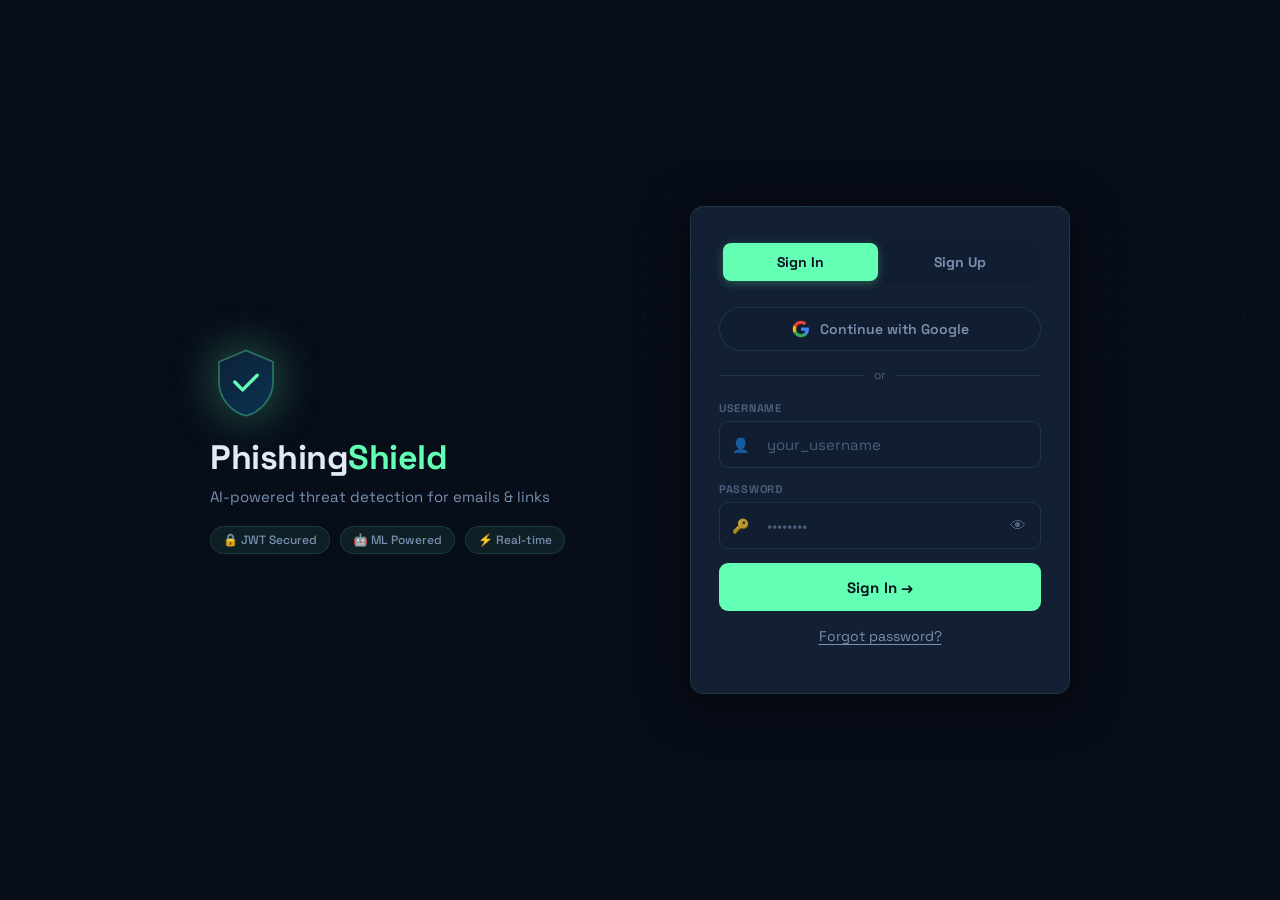
==== commit a4798993: "fix static paths" ====
--- a/frontend/index.html
+++ b/frontend/index.html
@@ -12,7 +12,7 @@
   <!-- Fonts -->
   <link rel="preconnect" href="https://fonts.googleapis.com">
   <link href="https://fonts.googleapis.com/css2?family=Space+Grotesk:wght@400;500;600;700;800&family=JetBrains+Mono:wght@400;600&display=swap" rel="stylesheet">
-  <link rel="stylesheet" href="styles.css"/>
+  <link rel="stylesheet" href="./styles.css"/>
 
   <!-- Chart.js -->
   <script src="https://cdn.jsdelivr.net/npm/chart.js@4.4.0/dist/chart.umd.min.js"></script>
@@ -404,6 +404,6 @@
 
 <div id="toastWrap" class="toast-wrap"></div>
 
-<script src="script.js"></script>
+<script src="./script.js"></script>
 </body>
 </html>
